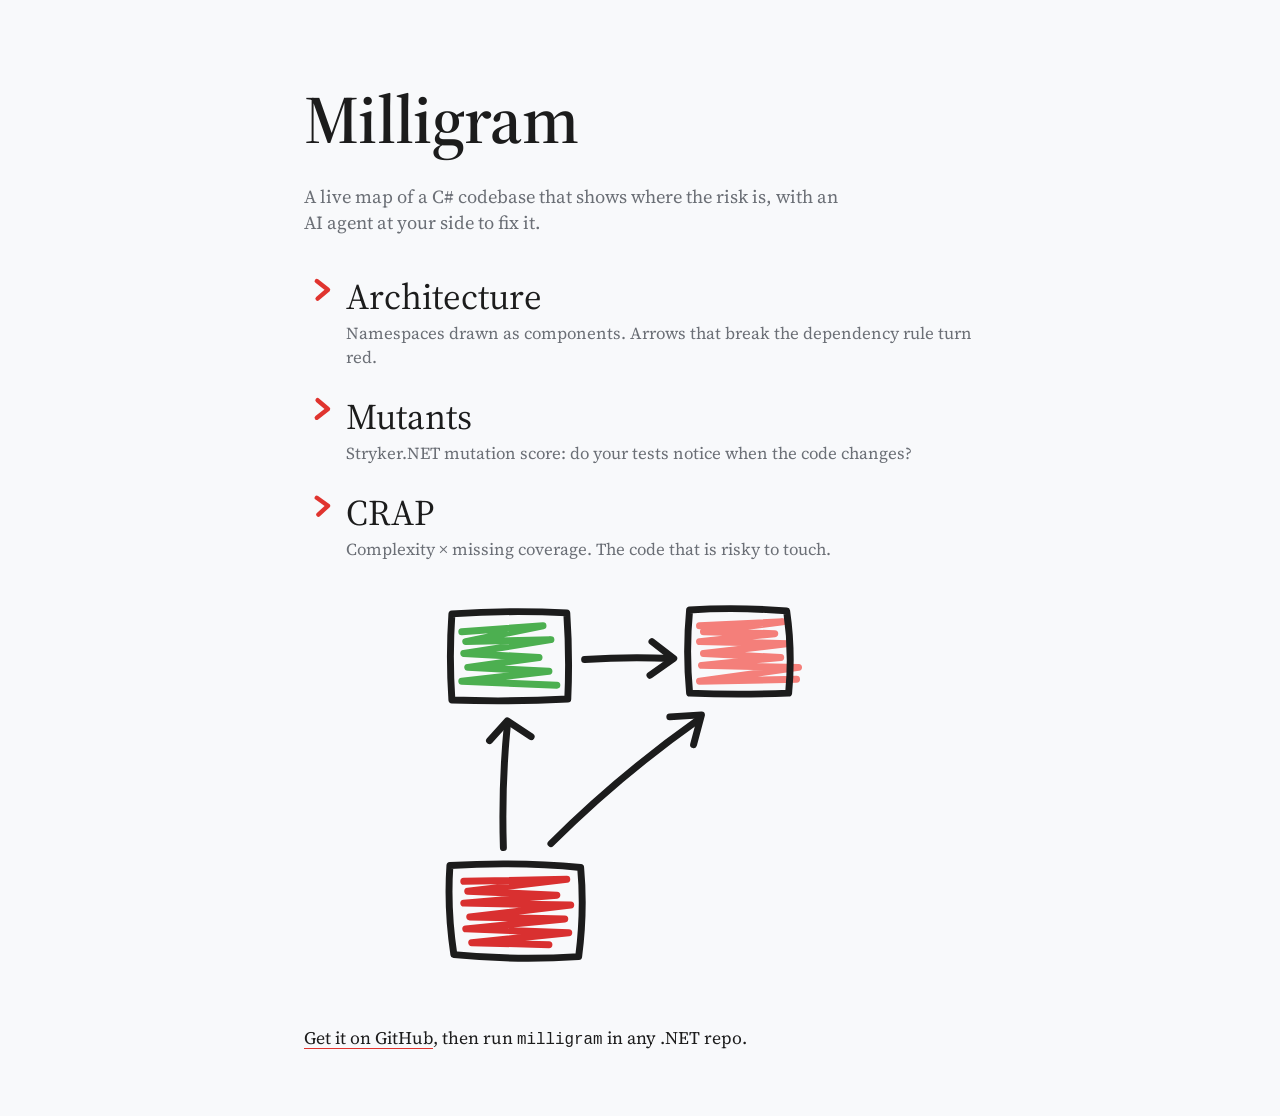
==== docs/index.html @ f3eeefe8 "Add a landing page for GitHub Pages One static docs/index.html, after the hand-drawn sketch: the nam" ====
<!doctype html>
<html lang="en">
<head>
<meta charset="utf-8">
<meta name="viewport" content="width=device-width, initial-scale=1">
<title>Milligram</title>
<meta name="description" content="A live map of a C# codebase: architecture, mutants and CRAP, with an AI agent at your side.">
<meta name="color-scheme" content="light dark">
<link rel="icon" href="data:image/svg+xml,%3Csvg xmlns='http://www.w3.org/2000/svg' viewBox='0 0 32 32'%3E%3Cpath d='M9 5 L23 16 L9 27' fill='none' stroke='%23e0342f' stroke-width='6' stroke-linecap='round' stroke-linejoin='round'/%3E%3C/svg%3E">
<link rel="preconnect" href="https://fonts.googleapis.com">
<link rel="preconnect" href="https://fonts.gstatic.com" crossorigin>
<link href="https://fonts.googleapis.com/css2?family=Source+Serif+4:opsz,wght@8..60,400;8..60,600&display=swap" rel="stylesheet">
<style>
  :root {
    --bg: #f8f9fb;
    --ink: #1c1c1c;
    --muted: #6b6f76;
    --chevron: #e0342f;
    --good: #4caf50;
    --fair: #f47f7a;
    --bad: #d93030;
  }
  @media (prefers-color-scheme: dark) {
    :root:not([data-theme="light"]) {
      --bg: #15171a;
      --ink: #ecebe8;
      --muted: #9a9ea5;
      --chevron: #f0544e;
      --good: #5cc462;
      --fair: #f7928d;
      --bad: #ee4a44;
    }
  }
  :root[data-theme="dark"] {
    --bg: #15171a;
    --ink: #ecebe8;
    --muted: #9a9ea5;
    --chevron: #f0544e;
    --good: #5cc462;
    --fair: #f7928d;
    --bad: #ee4a44;
  }

  * { box-sizing: border-box; }
  html { -webkit-text-size-adjust: 100%; }
  body {
    margin: 0;
    background: var(--bg);
    color: var(--ink);
    font-family: "Source Serif 4", "Iowan Old Style", "Palatino Linotype", Georgia, serif;
    line-height: 1.4;
  }
  main {
    max-width: 44rem;
    margin: 0 auto;
    padding: clamp(2rem, 7vw, 4.5rem) 16px 3rem;
  }
  h1 {
    font-size: clamp(3rem, 11vw, 4.25rem);
    font-weight: 600;
    letter-spacing: -0.01em;
    margin: 0 0 0.25em;
  }
  .tagline {
    color: var(--muted);
    font-size: 1.15rem;
    margin: 0 0 2.25rem;
    max-width: 30em;
  }

  ul { list-style: none; margin: 0; padding: 0 0 0 0.5rem; }
  li {
    display: grid;
    grid-template-columns: 1.6rem 1fr;
    column-gap: 0.5rem;
    margin: 0 0 1.4rem;
  }
  li svg { width: 1.3rem; height: 1.6rem; margin-top: 0.35rem; }
  .term { font-size: clamp(1.75rem, 6vw, 2.25rem); }
  .what { grid-column: 2; color: var(--muted); font-size: 1.05rem; }

  figure { margin: 2.5rem 0 0; padding-left: clamp(0rem, 14vw, 8.5rem); }
  .sketch {
    display: block;
    width: 100%;
    max-width: 26rem;
    height: auto;
    overflow: visible;
  }
  .sketch path { fill: none; stroke-linecap: round; stroke-linejoin: round; }
  .sketch .line { stroke: var(--ink); stroke-width: 7; }
  .sketch .fill { stroke-width: 7; }
  .good { stroke: var(--good); }
  .fair { stroke: var(--fair); }
  .bad  { stroke: var(--bad); }

  @media (prefers-reduced-motion: no-preference) {
    .sketch .fill {
      stroke-dasharray: 1200;
      stroke-dashoffset: 1200;
      animation: scribble 1.4s ease-out forwards;
    }
    .sketch .fair { animation-delay: 0.3s; }
    .sketch .bad  { animation-delay: 0.6s; }
  }
  @keyframes scribble { to { stroke-dashoffset: 0; } }

  footer {
    margin-top: 3rem;
    font-size: 1.1rem;
  }
  a { color: var(--ink); text-underline-offset: 0.2em; text-decoration-color: var(--chevron); }
  a:hover { color: var(--chevron); }
  code {
    font-family: ui-monospace, "SF Mono", Menlo, Consolas, monospace;
    font-size: 0.9em;
  }
</style>
</head>
<body>
<main>
  <h1>Milligram</h1>
  <p class="tagline">A live map of a C# codebase that shows where the risk is, with an AI agent at your side to fix it.</p>

  <ul>
    <li>
      <svg viewBox="0 0 26 32" aria-hidden="true"><path d="M6 5 L20 16 L7 27" fill="none" stroke="var(--chevron)" stroke-width="5.5" stroke-linecap="round" stroke-linejoin="round"/></svg>
      <span class="term">Architecture</span>
      <span class="what">Namespaces drawn as components. Arrows that break the dependency rule turn red.</span>
    </li>
    <li>
      <svg viewBox="0 0 26 32" aria-hidden="true"><path d="M7 4 L20 15 L6 26" fill="none" stroke="var(--chevron)" stroke-width="5.5" stroke-linecap="round" stroke-linejoin="round"/></svg>
      <span class="term">Mutants</span>
      <span class="what">Stryker.NET mutation score: do your tests notice when the code changes?</span>
    </li>
    <li>
      <svg viewBox="0 0 26 32" aria-hidden="true"><path d="M6 6 L20 16 L8 27" fill="none" stroke="var(--chevron)" stroke-width="5.5" stroke-linecap="round" stroke-linejoin="round"/></svg>
      <span class="term">CRAP</span>
      <span class="what">Complexity × missing coverage. The code that is risky to touch.</span>
    </li>
  </ul>

  <figure>
    <svg class="sketch" viewBox="0 0 420 380" role="img" aria-label="Sketch of three components: a green, well-tested box depends on a pink one, and a red, risky box depends on both.">
      <!-- top left: healthy -->
      <path class="fill good" d="M22 30 L104 24 L26 40 L112 38 L24 52 L100 56 L28 66 L110 70 L22 80 L118 84"/>
      <path class="line" d="M12 12 Q70 8 128 11 Q131 55 129 98 Q70 101 12 99 Q9 55 12 12 Z"/>

      <!-- top right: so-so -->
      <path class="fill fair" d="M262 24 L346 20 L266 30 L338 32 L262 40 L352 42 L266 52 L344 56 L264 64 L362 66 L262 80 L360 78"/>
      <path class="line" d="M252 8 Q300 5 350 9 Q356 50 352 92 Q300 94 252 92 Q248 50 252 8 Z"/>

      <!-- bottom left: risky -->
      <path class="fill bad" d="M24 282 L128 280 L28 292 L118 296 L24 304 L132 306 L30 318 L126 320 L26 330 L130 334 L32 344 L110 346"/>
      <path class="line" d="M10 266 Q78 262 142 268 Q146 312 140 358 Q76 362 14 356 Q7 310 10 266 Z"/>

      <!-- top left -> top right -->
      <path class="line" d="M146 58 Q190 55 234 57"/>
      <path class="line" d="M214 40 L236 57 L212 74"/>

      <!-- bottom -> top left -->
      <path class="line" d="M64 248 Q62 185 68 124"/>
      <path class="line" d="M50 140 L68 120 L92 136"/>

      <!-- bottom -> top right -->
      <path class="line" d="M112 244 Q180 176 262 118"/>
      <path class="line" d="M232 116 L264 114 L256 144"/>
    </svg>
  </figure>

  <footer>
    <p><a href="https://github.com/jhnoor/milligram">Get it on GitHub</a>, then run <code>milligram</code> in any .NET repo.</p>
  </footer>
</main>
</body>
</html>
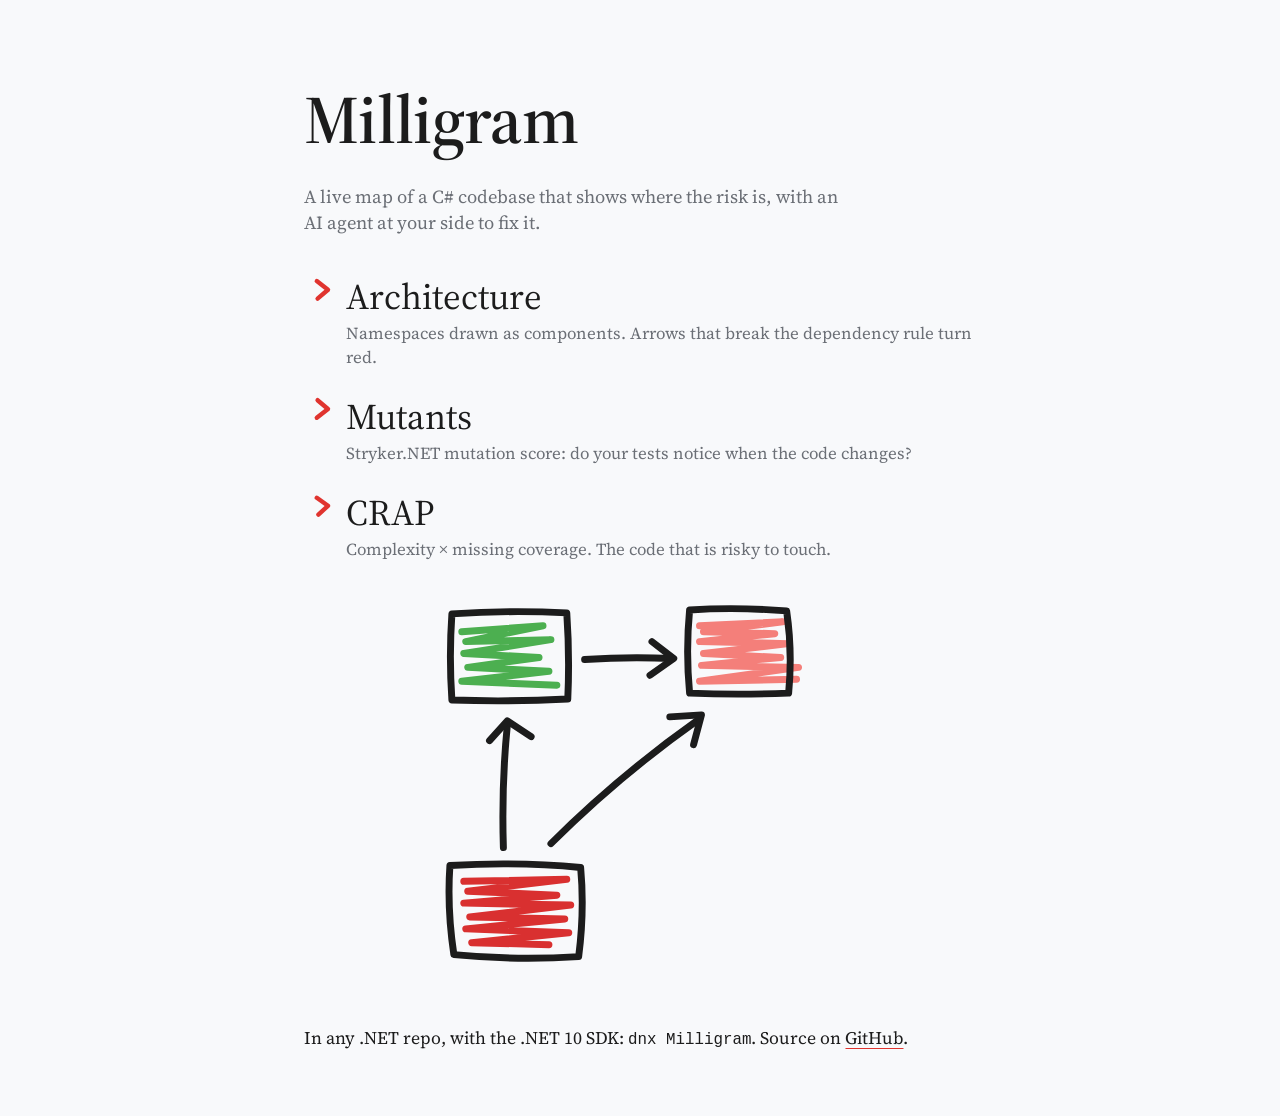
==== commit d8b534e0: "Publish the tool to nuget.org when a version tag is pushed Installing took a clone, a pack, and a lo" ====
--- a/docs/index.html
+++ b/docs/index.html
@@ -169,7 +169,7 @@
   </figure>
 
   <footer>
-    <p><a href="https://github.com/jhnoor/milligram">Get it on GitHub</a>, then run <code>milligram</code> in any .NET repo.</p>
+    <p>In any .NET repo, with the .NET 10 SDK: <code>dnx Milligram</code>. Source on <a href="https://github.com/jhnoor/milligram">GitHub</a>.</p>
   </footer>
 </main>
 </body>
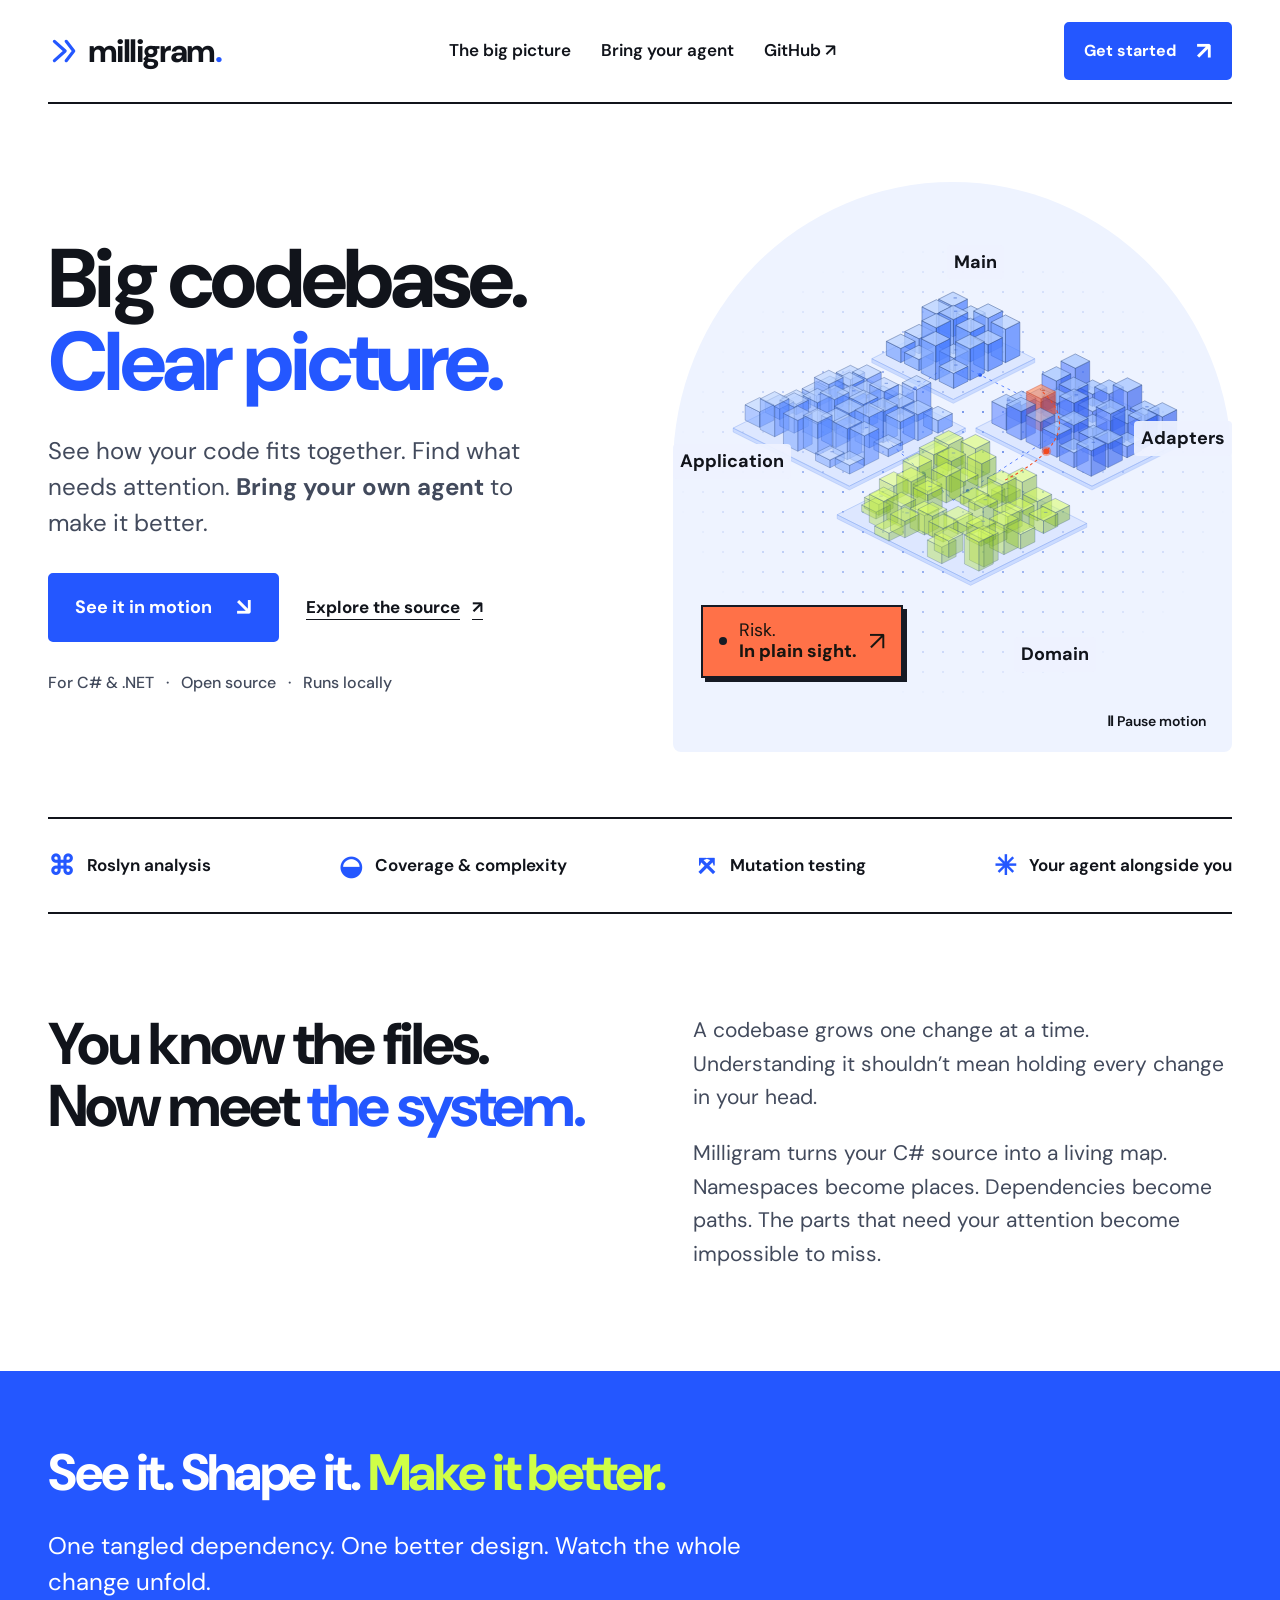
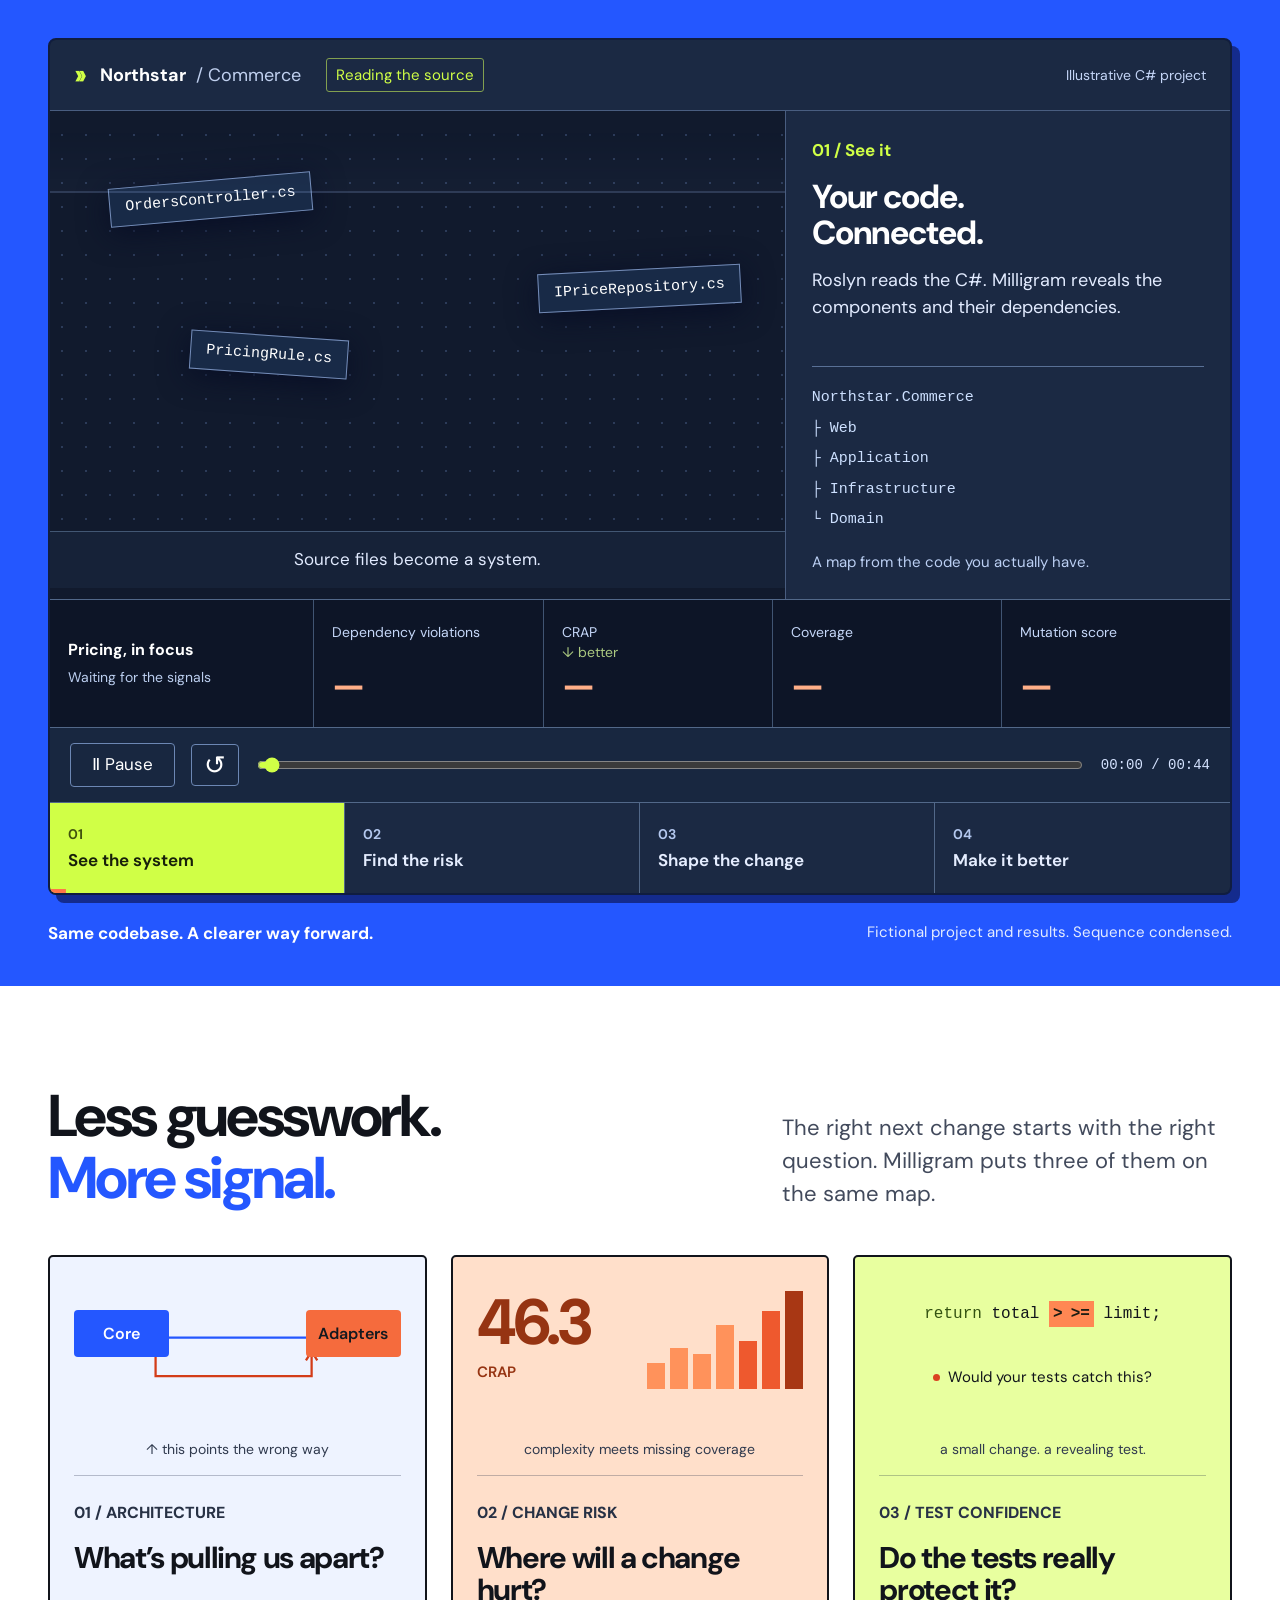
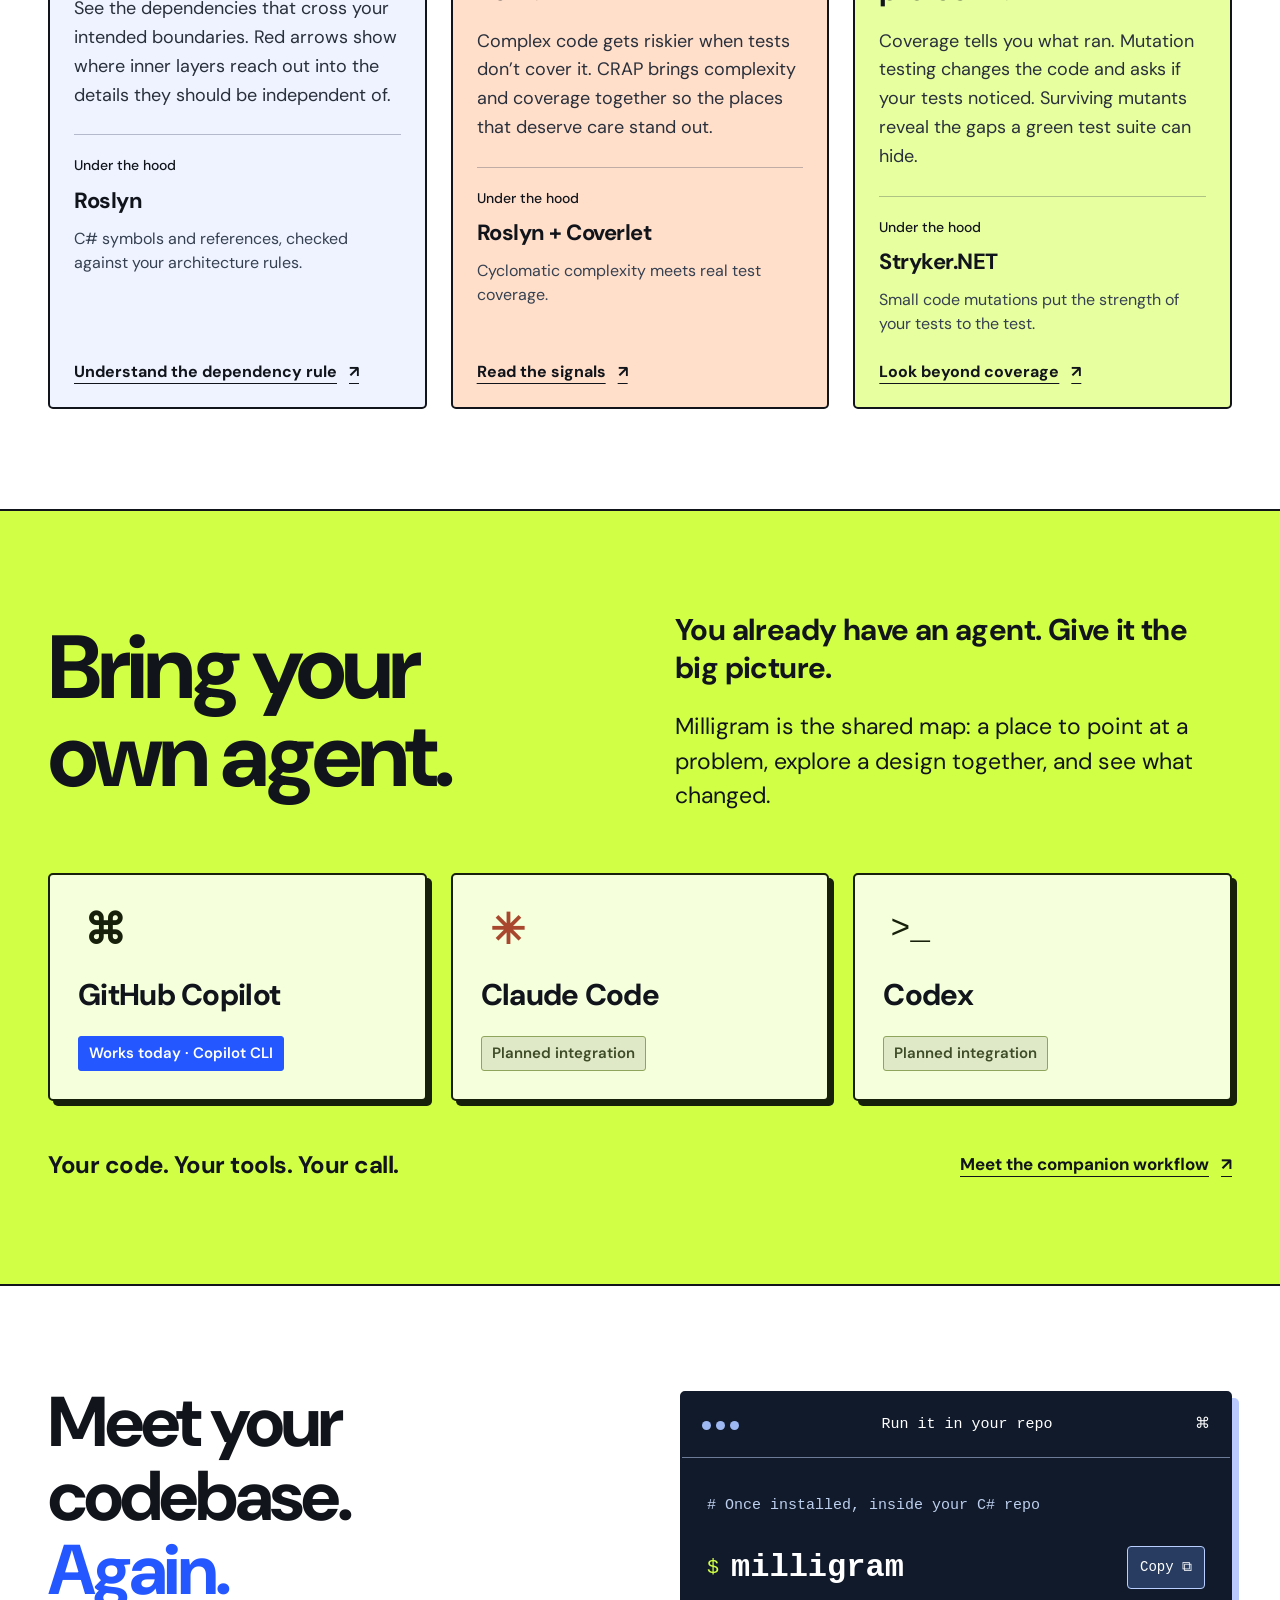
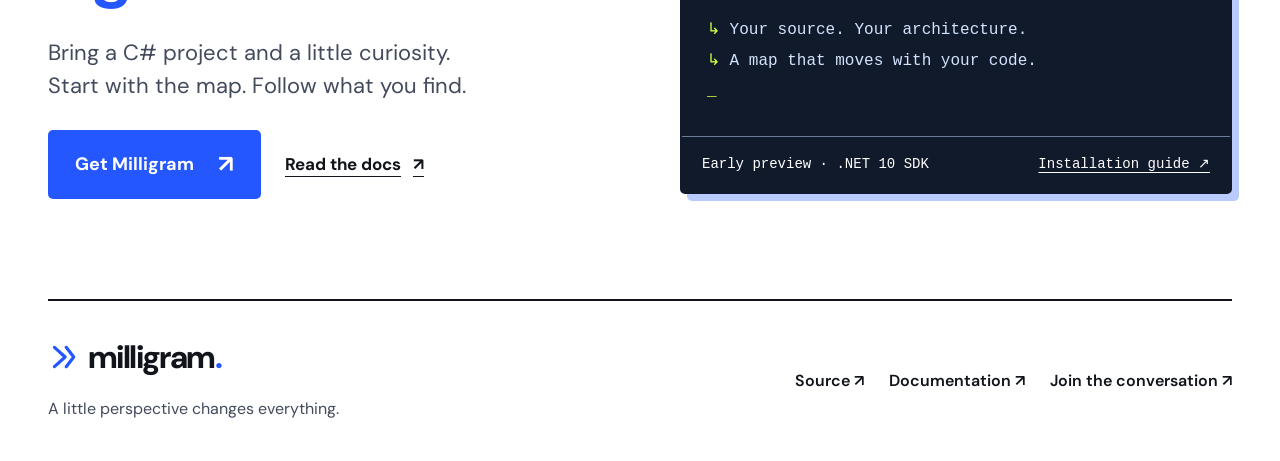
==== commit 23c01798: "Show Milligram through an animated landing page Make the product story concrete with a continuous ar" ====
--- a/docs/index.html
+++ b/docs/index.html
@@ -1,176 +1,634 @@
 <!doctype html>
 <html lang="en">
-<head>
-<meta charset="utf-8">
-<meta name="viewport" content="width=device-width, initial-scale=1">
-<title>Milligram</title>
-<meta name="description" content="A live map of a C# codebase: architecture, mutants and CRAP, with an AI agent at your side.">
-<meta name="color-scheme" content="light dark">
-<link rel="icon" href="data:image/svg+xml,%3Csvg xmlns='http://www.w3.org/2000/svg' viewBox='0 0 32 32'%3E%3Cpath d='M9 5 L23 16 L9 27' fill='none' stroke='%23e0342f' stroke-width='6' stroke-linecap='round' stroke-linejoin='round'/%3E%3C/svg%3E">
-<link rel="preconnect" href="https://fonts.googleapis.com">
-<link rel="preconnect" href="https://fonts.gstatic.com" crossorigin>
-<link href="https://fonts.googleapis.com/css2?family=Source+Serif+4:opsz,wght@8..60,400;8..60,600&display=swap" rel="stylesheet">
-<style>
-  :root {
-    --bg: #f8f9fb;
-    --ink: #1c1c1c;
-    --muted: #6b6f76;
-    --chevron: #e0342f;
-    --good: #4caf50;
-    --fair: #f47f7a;
-    --bad: #d93030;
-  }
-  @media (prefers-color-scheme: dark) {
-    :root:not([data-theme="light"]) {
-      --bg: #15171a;
-      --ink: #ecebe8;
-      --muted: #9a9ea5;
-      --chevron: #f0544e;
-      --good: #5cc462;
-      --fair: #f7928d;
-      --bad: #ee4a44;
-    }
-  }
-  :root[data-theme="dark"] {
-    --bg: #15171a;
-    --ink: #ecebe8;
-    --muted: #9a9ea5;
-    --chevron: #f0544e;
-    --good: #5cc462;
-    --fair: #f7928d;
-    --bad: #ee4a44;
-  }
+  <head>
+    <meta charset="utf-8" />
+    <meta name="viewport" content="width=device-width, initial-scale=1" />
+    <meta name="theme-color" content="#ffffff" />
+    <meta
+      name="description"
+      content="See the shape of your C# codebase. Find architectural risk, explore a better design, and work with an AI agent to make it real. Meet Milligram."
+    />
+    <meta
+      property="og:title"
+      content="Milligram — Big codebase. Clear picture."
+    />
+    <meta
+      property="og:description"
+      content="A living map of your C# codebase. Architecture, test confidence, and an agent to help you move forward."
+    />
+    <meta property="og:type" content="website" />
+    <meta property="og:url" content="https://jhnoor.github.io/milligram/" />
+    <title>Milligram — See the big picture. Change it.</title>
+    <link rel="icon" href="favicon.svg" type="image/svg+xml" />
+    <link rel="preconnect" href="https://fonts.googleapis.com" />
+    <link rel="preconnect" href="https://fonts.gstatic.com" crossorigin />
+    <link
+      href="https://fonts.googleapis.com/css2?family=DM+Sans:wght@400;500;600;650;700;750;800&display=swap"
+      rel="stylesheet"
+    />
+    <link rel="stylesheet" href="style.css" />
+    <script src="site.js" defer></script>
+  </head>
+  <body>
+    <a class="skip-link" href="#main">Skip to content</a>
+    <header class="site-header wrap">
+      <a class="wordmark" href="#" aria-label="Milligram home"
+        ><svg viewBox="0 0 28 28" aria-hidden="true">
+          <path d="m6 5 10 9L6 23M17 5l7 9-7 9" /></svg
+        >milligram<span class="wordmark-period">.</span></a
+      >
+      <nav aria-label="Main navigation">
+        <a href="#how-it-works">The big picture</a
+        ><a href="#agents">Bring your agent</a
+        ><a class="nav-github" href="https://github.com/jhnoor/milligram"
+          >GitHub <span aria-hidden="true">↗</span></a
+        >
+      </nav>
+      <a class="button button-small" href="#start"
+        >Get started <span aria-hidden="true">↗</span></a
+      >
+    </header>
+    <main id="main">
+      <section class="hero wrap" aria-labelledby="hero-title">
+        <div class="hero-copy">
+          <h1 id="hero-title">Big codebase.<br /><em>Clear picture.</em></h1>
+          <p class="hero-description">
+            See how your code fits together. Find what needs attention.
+            <strong>Bring your own agent</strong> to make it better.
+          </p>
+          <div class="hero-actions">
+            <a href="#how-it-works" class="button"
+              >See it in motion
+              <span class="play-icon" aria-hidden="true">↘</span></a
+            ><a class="text-link" href="https://github.com/jhnoor/milligram"
+              >Explore the source <span aria-hidden="true">↗</span></a
+            >
+          </div>
+          <p class="hero-note">
+            For C# &amp; .NET <span>·</span> Open source <span>·</span> Runs
+            locally
+          </p>
+        </div>
+        <div
+          class="hero-art"
+          role="group"
+          aria-label="An animated isometric map: code elements assemble into connected architecture layers, with one risky dependency highlighted in orange."
+        >
+          <canvas id="architecture-art" aria-hidden="true"></canvas>
+          <div class="art-label label-main">Main</div>
+          <div class="art-label label-adapters">Adapters</div>
+          <div class="art-label label-application">Application</div>
+          <div class="art-label label-domain">Domain</div>
+          <div class="art-callout">
+            <span class="risk-dot"></span
+            ><span>Risk.<br /><strong>In plain sight.</strong></span
+            ><span aria-hidden="true">↗</span>
+          </div>
+          <div class="art-bottomline">
+            <button
+              id="motion-toggle"
+              type="button"
+              aria-pressed="false"
+              aria-label="Pause animations"
+            >
+              <span aria-hidden="true">Ⅱ</span> Pause motion
+            </button>
+          </div>
+        </div>
+      </section>
+      <div class="foundation-strip wrap" aria-label="Product foundations">
+        <span><b class="strip-symbol">⌘</b> Roslyn analysis</span
+        ><span><b class="strip-symbol">◒</b> Coverage &amp; complexity</span
+        ><span><b class="strip-symbol">⤧</b> Mutation testing</span
+        ><span><b class="strip-symbol">✳</b> Your agent alongside you</span>
+      </div>
 
-  * { box-sizing: border-box; }
-  html { -webkit-text-size-adjust: 100%; }
-  body {
-    margin: 0;
-    background: var(--bg);
-    color: var(--ink);
-    font-family: "Source Serif 4", "Iowan Old Style", "Palatino Linotype", Georgia, serif;
-    line-height: 1.4;
-  }
-  main {
-    max-width: 44rem;
-    margin: 0 auto;
-    padding: clamp(2rem, 7vw, 4.5rem) 16px 3rem;
-  }
-  h1 {
-    font-size: clamp(3rem, 11vw, 4.25rem);
-    font-weight: 600;
-    letter-spacing: -0.01em;
-    margin: 0 0 0.25em;
-  }
-  .tagline {
-    color: var(--muted);
-    font-size: 1.15rem;
-    margin: 0 0 2.25rem;
-    max-width: 30em;
-  }
+      <section class="intro wrap section-space" aria-labelledby="intro-title">
+        <div class="intro-grid">
+          <h2 id="intro-title">
+            You know the files.<br />Now meet <em>the system.</em>
+          </h2>
+          <div class="intro-copy">
+            <p>
+              A codebase grows one change at a time. Understanding it shouldn’t
+              mean holding every change in your head.
+            </p>
+            <p>
+              Milligram turns your C# source into a living map. Namespaces
+              become places. Dependencies become paths. The parts that need your
+              attention become impossible to miss.
+            </p>
+          </div>
+        </div>
+      </section>
 
-  ul { list-style: none; margin: 0; padding: 0 0 0 0.5rem; }
-  li {
-    display: grid;
-    grid-template-columns: 1.6rem 1fr;
-    column-gap: 0.5rem;
-    margin: 0 0 1.4rem;
-  }
-  li svg { width: 1.3rem; height: 1.6rem; margin-top: 0.35rem; }
-  .term { font-size: clamp(1.75rem, 6vw, 2.25rem); }
-  .what { grid-column: 2; color: var(--muted); font-size: 1.05rem; }
+      <section
+        id="how-it-works"
+        class="walkthrough"
+        aria-labelledby="walkthrough-title"
+      >
+        <div class="wrap">
+          <div class="walkthrough-heading">
+            <h2 id="walkthrough-title">
+              See it. Shape it. <em>Make it better.</em>
+            </h2>
+          </div>
+          <p class="story-intro">
+            One tangled dependency. One better design. Watch the whole change
+            unfold.
+          </p>
+          <div id="story" class="cinema" data-chapter="0">
+            <div class="cinema-toolbar">
+              <span class="cinema-project"
+                ><b aria-hidden="true">››</b> Northstar
+                <span>/ Commerce</span></span
+              >
+              <span id="story-context">Reading the source</span>
+              <span class="cinema-example">Illustrative C# project</span>
+            </div>
+            <div class="cinema-body">
+              <div
+                class="story-map"
+                role="img"
+                aria-label="Animated architecture story: C# source becomes a map. A pricing rule depends outward on Infrastructure. A proposal moves the pricing interface into Domain, reversing the dependency. The agent implements the design and strengthens the tests, then refreshed metrics show an illustrative improvement."
+              >
+                <div class="story-world" aria-hidden="true">
+                  <div class="source-scraps">
+                    <code>OrdersController.cs</code><code>PricingRule.cs</code
+                    ><code>IPriceRepository.cs</code>
+                  </div>
+                  <div class="scan-beam"></div>
+                  <svg
+                    class="story-wires"
+                    viewBox="0 0 720 620"
+                    preserveAspectRatio="none"
+                  >
+                    <defs>
+                      <marker
+                        id="story-arrow"
+                        viewBox="0 0 10 10"
+                        refX="8"
+                        refY="5"
+                        markerWidth="5"
+                        markerHeight="5"
+                        orient="auto-start-reverse"
+                      >
+                        <path d="M0 0 10 5 0 10z" fill="context-stroke" />
+                      </marker>
+                    </defs>
+                    <g class="story-base-wires">
+                      <path
+                        pathLength="1"
+                        d="M360 118V165Q360 183 342 183H151Q133 183 133 201V211"
+                      />
+                      <path
+                        pathLength="1"
+                        d="M360 118V165Q360 183 378 183H551Q569 183 569 201V211"
+                      />
+                      <path
+                        pathLength="1"
+                        d="M133 366V396Q133 416 153 416H274Q294 416 294 436V446"
+                      />
+                    </g>
+                    <path
+                      class="story-wrong-wire"
+                      pathLength="1"
+                      d="M526 483H678Q692 483 692 469V299Q692 285 678 285H668"
+                    />
+                    <path
+                      class="story-right-wire"
+                      pathLength="1"
+                      d="M569 366V396Q569 416 549 416H446Q426 416 426 436V446"
+                    />
+                    <circle class="story-traveller" r="5" />
+                  </svg>
+                  <div class="story-node story-api">
+                    <span class="story-node-symbol">⌘</span
+                    ><strong>Web API</strong><span>OrdersController</span>
+                  </div>
+                  <div class="story-node story-orders">
+                    <span class="story-node-symbol">◇</span
+                    ><strong>Application</strong><span>CheckoutService</span>
+                  </div>
+                  <div class="story-node story-infra">
+                    <span class="story-node-symbol">⊞</span
+                    ><strong>Infrastructure</strong><span>PriceRepository</span>
+                  </div>
+                  <div class="story-node story-domain">
+                    <span class="story-node-symbol">⬡</span
+                    ><strong>Domain</strong><span>PricingRule</span>
+                  </div>
+                  <div class="story-contract">
+                    <span>◇</span> Pricing contract
+                  </div>
+                  <div class="story-violation">↗ Wrong direction</div>
+                  <div class="story-resolution">
+                    ✓ The core owns the contract
+                  </div>
+                </div>
+                <div class="story-map-caption" id="story-map-caption">
+                  Source files become a system.
+                </div>
+              </div>
+              <aside class="story-narrative" aria-label="Animation explanation">
+                <span class="story-chapter-label" id="story-chapter-label"
+                  >01 / See it</span
+                >
+                <h3 id="story-title">Your code.<br />Connected.</h3>
+                <p id="story-description">
+                  Roslyn reads the C#. Milligram reveals the components and the
+                  dependencies between them.
+                </p>
+                <div class="story-panels">
+                  <div class="story-panel" data-panel="0">
+                    <div class="story-source">
+                      <span>Northstar.Commerce</span><span>├ Web</span
+                      ><span>├ Application</span><span>├ Infrastructure</span
+                      ><span>└ Domain</span>
+                    </div>
+                    <p class="story-note">
+                      A map from the code you actually have.
+                    </p>
+                  </div>
+                  <div class="story-panel" data-panel="1" hidden>
+                    <div class="story-finding">
+                      <span>Domain → Infrastructure</span
+                      ><strong
+                        >The business rule reaches outside its boundary.</strong
+                      >
+                    </div>
+                    <div class="story-mutation">
+                      <code>total <b>&gt;=</b> limit</code
+                      ><span>Mutant survived. A boundary test is missing.</span>
+                    </div>
+                  </div>
+                  <div class="story-panel" data-panel="2" hidden>
+                    <div class="story-message">
+                      <span>You</span>
+                      <p>“Keep pricing independent.”</p>
+                    </div>
+                    <div class="story-message agent-response">
+                      <span>✳ Your agent</span>
+                      <p id="story-agent-response">
+                        Move IPriceRepository into Domain. Keep the database
+                        adapter outside.
+                      </p>
+                    </div>
+                    <span class="story-proposal-tag"
+                      >Proposal · source unchanged</span
+                    >
+                  </div>
+                  <div class="story-panel" data-panel="3" hidden>
+                    <div class="story-check" data-check="0">
+                      <span>○</span> Implement the design
+                    </div>
+                    <div class="story-check" data-check="1">
+                      <span>○</span> Simplify pricing. Add boundary tests.
+                    </div>
+                    <div class="story-check" data-check="2">
+                      <span>○</span> Rerun coverage &amp; mutation
+                    </div>
+                    <div class="story-outcome">
+                      Better is something you can verify.
+                    </div>
+                  </div>
+                </div>
+              </aside>
+            </div>
+            <div
+              class="story-metrics"
+              aria-label="Illustrative pricing metrics"
+            >
+              <div class="story-metrics-label">
+                <strong>Pricing, in focus</strong
+                ><span id="story-metric-status">Waiting for the signals</span>
+              </div>
+              <div class="story-metric">
+                <span>Dependency violations</span>
+                <div>
+                  <s id="baseline-violations" hidden>1</s
+                  ><strong id="metric-violations">—</strong>
+                </div>
+              </div>
+              <div class="story-metric">
+                <span>CRAP <i>↓ better</i></span>
+                <div>
+                  <s id="baseline-crap" hidden>46.3</s
+                  ><strong id="metric-crap">—</strong>
+                </div>
+              </div>
+              <div class="story-metric">
+                <span>Coverage</span>
+                <div>
+                  <s id="baseline-coverage" hidden>38%</s
+                  ><strong id="metric-coverage">—</strong>
+                </div>
+              </div>
+              <div class="story-metric">
+                <span>Mutation score</span>
+                <div>
+                  <s id="baseline-mutation" hidden>41%</s
+                  ><strong id="metric-mutation">—</strong>
+                </div>
+              </div>
+            </div>
+            <div class="story-transport">
+              <button
+                id="story-play"
+                type="button"
+                aria-label="Pause story"
+                aria-pressed="true"
+              >
+                Ⅱ <span>Pause</span>
+              </button>
+              <button id="story-replay" type="button" aria-label="Replay story">
+                ↺
+              </button>
+              <label class="sr-only" for="story-seek"
+                >Animation position in seconds</label
+              >
+              <input
+                id="story-seek"
+                type="range"
+                min="0"
+                max="44"
+                step="0.1"
+                value="0"
+                aria-valuetext="0 seconds of 44"
+              />
+              <span class="story-time" id="story-time">00:00 / 00:44</span>
+            </div>
+            <div class="story-chapters" aria-label="Jump to a chapter">
+              <button type="button" data-chapter="0" aria-pressed="true">
+                <span>01</span> See the system<i></i>
+              </button>
+              <button type="button" data-chapter="1" aria-pressed="false">
+                <span>02</span> Find the risk<i></i>
+              </button>
+              <button type="button" data-chapter="2" aria-pressed="false">
+                <span>03</span> Shape the change<i></i>
+              </button>
+              <button type="button" data-chapter="3" aria-pressed="false">
+                <span>04</span> Make it better<i></i>
+              </button>
+            </div>
+            <p id="story-status" class="sr-only" role="status"></p>
+          </div>
+          <p class="story-caption">
+            <strong>Same codebase. A clearer way forward.</strong
+            ><span>Fictional project and results. Sequence condensed.</span>
+          </p>
+          <noscript
+            ><p>
+              The animated example needs JavaScript. Milligram maps C# source,
+              exposes risky dependencies and test gaps, and helps you explore
+              and implement a better design with your agent.
+            </p></noscript
+          >
+        </div>
+      </section>
 
-  figure { margin: 2.5rem 0 0; padding-left: clamp(0rem, 14vw, 8.5rem); }
-  .sketch {
-    display: block;
-    width: 100%;
-    max-width: 26rem;
-    height: auto;
-    overflow: visible;
-  }
-  .sketch path { fill: none; stroke-linecap: round; stroke-linejoin: round; }
-  .sketch .line { stroke: var(--ink); stroke-width: 7; }
-  .sketch .fill { stroke-width: 7; }
-  .good { stroke: var(--good); }
-  .fair { stroke: var(--fair); }
-  .bad  { stroke: var(--bad); }
+      <section
+        class="signals wrap section-space"
+        aria-labelledby="signals-title"
+      >
+        <div class="section-heading">
+          <div>
+            <h2 id="signals-title">
+              Less guesswork.<br /><em>More signal.</em>
+            </h2>
+          </div>
+          <p>
+            The right next change starts with the right question. Milligram puts
+            three of them on the same map.
+          </p>
+        </div>
+        <div class="signal-grid">
+          <article class="signal-card">
+            <div class="signal-visual dependency-visual" aria-hidden="true">
+              <span class="mini-box box-core">Core</span
+              ><svg viewBox="0 0 260 100">
+                <path d="M58 48H196" />
+                <path class="bad-path" d="M58 60V82H196V60" />
+                <path class="arrow-tip" d="m191 68 5-8 5 8" /></svg
+              ><span class="mini-box box-outer">Adapters</span
+              ><span class="mini-annotation">↑ this points the wrong way</span>
+            </div>
+            <span class="card-index">01 / ARCHITECTURE</span>
+            <h3>What’s pulling us apart?</h3>
+            <p>
+              See the dependencies that cross your intended boundaries. Red
+              arrows show where inner layers reach out into the details they
+              should be independent of.
+            </p>
+            <div class="signal-tools">
+              <span>Under the hood</span><strong>Roslyn</strong>
+              <p>
+                C# symbols and references, checked against your architecture
+                rules.
+              </p>
+            </div>
+            <a
+              class="text-link"
+              href="https://github.com/jhnoor/milligram#configure-milligramjson"
+              >Understand the dependency rule
+              <span aria-hidden="true">↗</span></a
+            >
+          </article>
+          <article class="signal-card">
+            <div class="signal-visual complexity-visual" aria-hidden="true">
+              <div class="metric-number">46.3<span>CRAP</span></div>
+              <div class="metric-bars">
+                <i style="--bar: 26%"></i><i style="--bar: 42%"></i
+                ><i style="--bar: 36%"></i><i style="--bar: 65%"></i
+                ><i style="--bar: 49%"></i><i style="--bar: 80%"></i
+                ><i style="--bar: 100%"></i>
+              </div>
+              <span class="mini-annotation"
+                >complexity meets missing coverage</span
+              >
+            </div>
+            <span class="card-index">02 / CHANGE RISK</span>
+            <h3>Where will a change hurt?</h3>
+            <p>
+              Complex code gets riskier when tests don’t cover it. CRAP brings
+              complexity and coverage together so the places that deserve care
+              stand out.
+            </p>
+            <div class="signal-tools">
+              <span>Under the hood</span><strong>Roslyn + Coverlet</strong>
+              <p>Cyclomatic complexity meets real test coverage.</p>
+            </div>
+            <a
+              class="text-link"
+              href="https://github.com/jhnoor/milligram#metrics"
+              >Read the signals <span aria-hidden="true">↗</span></a
+            >
+          </article>
+          <article class="signal-card">
+            <div class="signal-visual mutation-visual" aria-hidden="true">
+              <div class="mutation-code">
+                <span>return</span> total <b class="mutation-original">&gt;</b
+                ><b class="mutation-changed">&gt;=</b> limit;
+              </div>
+              <div class="mutation-result">
+                <span class="mutation-light"></span>
+                <span class="mutation-caption"
+                  >Would your tests catch this?</span
+                >
+              </div>
+              <span class="mini-annotation"
+                >a small change. a revealing test.</span
+              >
+            </div>
+            <span class="card-index">03 / TEST CONFIDENCE</span>
+            <h3>Do the tests really protect it?</h3>
+            <p>
+              Coverage tells you what ran. Mutation testing changes the code and
+              asks if your tests noticed. Surviving mutants reveal the gaps a
+              green test suite can hide.
+            </p>
+            <div class="signal-tools">
+              <span>Under the hood</span><strong>Stryker.NET</strong>
+              <p>
+                Small code mutations put the strength of your tests to the test.
+              </p>
+            </div>
+            <a
+              class="text-link"
+              href="https://github.com/jhnoor/milligram#metrics"
+              >Look beyond coverage <span aria-hidden="true">↗</span></a
+            >
+          </article>
+        </div>
+      </section>
 
-  @media (prefers-reduced-motion: no-preference) {
-    .sketch .fill {
-      stroke-dasharray: 1200;
-      stroke-dashoffset: 1200;
-      animation: scribble 1.4s ease-out forwards;
-    }
-    .sketch .fair { animation-delay: 0.3s; }
-    .sketch .bad  { animation-delay: 0.6s; }
-  }
-  @keyframes scribble { to { stroke-dashoffset: 0; } }
+      <section
+        id="agents"
+        class="bring-agent section-space"
+        aria-labelledby="agent-title"
+      >
+        <div class="wrap">
+          <div class="agent-heading">
+            <h2 id="agent-title">Bring your<br /><em>own agent.</em></h2>
+            <div>
+              <p>You already have an agent. Give it the big picture.</p>
+              <p>
+                Milligram is the shared map: a place to point at a problem,
+                explore a design together, and see what changed.
+              </p>
+            </div>
+          </div>
+          <div class="agent-options" aria-label="Agent compatibility">
+            <article>
+              <span class="agent-glyph" aria-hidden="true">⌘</span>
+              <h3>GitHub Copilot</h3>
+              <span class="agent-availability available"
+                >Works today · Copilot CLI</span
+              >
+            </article>
+            <article>
+              <span class="agent-glyph claude-glyph" aria-hidden="true"
+                >✳</span
+              >
+              <h3>Claude Code</h3>
+              <span class="agent-availability">Planned integration</span>
+            </article>
+            <article>
+              <span class="agent-glyph codex-glyph" aria-hidden="true"
+                >&gt;_</span
+              >
+              <h3>Codex</h3>
+              <span class="agent-availability">Planned integration</span>
+            </article>
+          </div>
+          <div class="agent-bottom">
+            <strong>Your code. Your tools. Your call.</strong
+            ><a
+              class="text-link"
+              href="https://github.com/jhnoor/milligram#the-agent"
+              >Meet the companion workflow <span aria-hidden="true">↗</span></a
+            >
+          </div>
+        </div>
+      </section>
 
-  footer {
-    margin-top: 3rem;
-    font-size: 1.1rem;
-  }
-  a { color: var(--ink); text-underline-offset: 0.2em; text-decoration-color: var(--chevron); }
-  a:hover { color: var(--chevron); }
-  code {
-    font-family: ui-monospace, "SF Mono", Menlo, Consolas, monospace;
-    font-size: 0.9em;
-  }
-</style>
-</head>
-<body>
-<main>
-  <h1>Milligram</h1>
-  <p class="tagline">A live map of a C# codebase that shows where the risk is, with an AI agent at your side to fix it.</p>
-
-  <ul>
-    <li>
-      <svg viewBox="0 0 26 32" aria-hidden="true"><path d="M6 5 L20 16 L7 27" fill="none" stroke="var(--chevron)" stroke-width="5.5" stroke-linecap="round" stroke-linejoin="round"/></svg>
-      <span class="term">Architecture</span>
-      <span class="what">Namespaces drawn as components. Arrows that break the dependency rule turn red.</span>
-    </li>
-    <li>
-      <svg viewBox="0 0 26 32" aria-hidden="true"><path d="M7 4 L20 15 L6 26" fill="none" stroke="var(--chevron)" stroke-width="5.5" stroke-linecap="round" stroke-linejoin="round"/></svg>
-      <span class="term">Mutants</span>
-      <span class="what">Stryker.NET mutation score: do your tests notice when the code changes?</span>
-    </li>
-    <li>
-      <svg viewBox="0 0 26 32" aria-hidden="true"><path d="M6 6 L20 16 L8 27" fill="none" stroke="var(--chevron)" stroke-width="5.5" stroke-linecap="round" stroke-linejoin="round"/></svg>
-      <span class="term">CRAP</span>
-      <span class="what">Complexity × missing coverage. The code that is risky to touch.</span>
-    </li>
-  </ul>
-
-  <figure>
-    <svg class="sketch" viewBox="0 0 420 380" role="img" aria-label="Sketch of three components: a green, well-tested box depends on a pink one, and a red, risky box depends on both.">
-      <!-- top left: healthy -->
-      <path class="fill good" d="M22 30 L104 24 L26 40 L112 38 L24 52 L100 56 L28 66 L110 70 L22 80 L118 84"/>
-      <path class="line" d="M12 12 Q70 8 128 11 Q131 55 129 98 Q70 101 12 99 Q9 55 12 12 Z"/>
-
-      <!-- top right: so-so -->
-      <path class="fill fair" d="M262 24 L346 20 L266 30 L338 32 L262 40 L352 42 L266 52 L344 56 L264 64 L362 66 L262 80 L360 78"/>
-      <path class="line" d="M252 8 Q300 5 350 9 Q356 50 352 92 Q300 94 252 92 Q248 50 252 8 Z"/>
-
-      <!-- bottom left: risky -->
-      <path class="fill bad" d="M24 282 L128 280 L28 292 L118 296 L24 304 L132 306 L30 318 L126 320 L26 330 L130 334 L32 344 L110 346"/>
-      <path class="line" d="M10 266 Q78 262 142 268 Q146 312 140 358 Q76 362 14 356 Q7 310 10 266 Z"/>
-
-      <!-- top left -> top right -->
-      <path class="line" d="M146 58 Q190 55 234 57"/>
-      <path class="line" d="M214 40 L236 57 L212 74"/>
-
-      <!-- bottom -> top left -->
-      <path class="line" d="M64 248 Q62 185 68 124"/>
-      <path class="line" d="M50 140 L68 120 L92 136"/>
-
-      <!-- bottom -> top right -->
-      <path class="line" d="M112 244 Q180 176 262 118"/>
-      <path class="line" d="M232 116 L264 114 L256 144"/>
-    </svg>
-  </figure>
-
-  <footer>
-    <p>In any .NET repo, with the .NET 10 SDK: <code>dnx Milligram</code>. Source on <a href="https://github.com/jhnoor/milligram">GitHub</a>.</p>
-  </footer>
-</main>
-</body>
+      <section
+        id="start"
+        class="start-section wrap section-space"
+        aria-labelledby="start-title"
+      >
+        <div>
+          <h2 id="start-title">Meet your codebase.<br /><em>Again.</em></h2>
+          <p>
+            Bring a C# project and a little curiosity.<br />Start with the map.
+            Follow what you find.
+          </p>
+          <a class="button" href="https://github.com/jhnoor/milligram#install"
+            >Get Milligram <span aria-hidden="true">↗</span></a
+          ><a
+            class="start-docs text-link"
+            href="https://github.com/jhnoor/milligram#readme"
+            >Read the docs <span aria-hidden="true">↗</span></a
+          >
+        </div>
+        <div class="terminal">
+          <div class="terminal-bar">
+            <span><i></i><i></i><i></i></span><span>Run it in your repo</span
+            ><span>⌘</span>
+          </div>
+          <div class="terminal-body">
+            <span class="terminal-comment"
+              ># Once installed, inside your C# repo</span
+            >
+            <div class="terminal-command">
+              <span>$</span><code id="launch-command">milligram</code
+              ><button
+                id="copy-command"
+                type="button"
+                aria-label="Copy milligram command"
+              >
+                Copy <span aria-hidden="true">⧉</span>
+              </button>
+            </div>
+            <div class="terminal-output">
+              <span>↳</span> Your source. Your architecture.<br /><span>↳</span>
+              A map that moves with your code.<br /><span
+                class="terminal-cursor"
+                >_</span
+              >
+            </div>
+          </div>
+          <div class="terminal-footer">
+            <span>Early preview · .NET 10 SDK</span
+            ><a href="https://github.com/jhnoor/milligram#install"
+              >Installation guide ↗</a
+            >
+          </div>
+          <p class="copy-status" id="copy-status" role="status"></p>
+        </div>
+      </section>
+    </main>
+    <footer class="site-footer wrap">
+      <div>
+        <a class="wordmark" href="#" aria-label="Milligram home"
+          ><svg viewBox="0 0 28 28" aria-hidden="true">
+            <path d="m6 5 10 9L6 23M17 5l7 9-7 9" /></svg
+          >milligram<span class="wordmark-period">.</span></a
+        >
+        <p>A little perspective changes everything.</p>
+      </div>
+      <div class="footer-links">
+        <a href="https://github.com/jhnoor/milligram">Source ↗</a
+        ><a href="https://github.com/jhnoor/milligram#readme"
+          >Documentation ↗</a
+        ><a href="https://github.com/jhnoor/milligram/issues"
+          >Join the conversation ↗</a
+        >
+      </div>
+      <span class="footer-note"
+        >Built in the open.<br />Made for the whole picture.</span
+      >
+    </footer>
+  </body>
 </html>
--- a/docs/style.css
+++ b/docs/style.css
@@ -0,0 +1,2283 @@
+:root {
+  --paper: #fff;
+  --ink: #11141b;
+  --muted: #424a5c;
+  --line: #d9dfe9;
+  --blue: #2457ff;
+  --lime: #d0ff46;
+  --orange: #e8431e;
+  --mono: "SFMono-Regular", Consolas, "Liberation Mono", monospace;
+}
+* {
+  box-sizing: border-box;
+}
+html {
+  scroll-padding-top: 24px;
+}
+body {
+  margin: 0;
+  background: var(--paper);
+  color: var(--ink);
+  font-family: "DM Sans", sans-serif;
+  font-size: 20px;
+  line-height: 1.6;
+  -webkit-font-smoothing: antialiased;
+}
+::selection {
+  background: var(--lime);
+  color: var(--ink);
+}
+a {
+  color: inherit;
+  text-decoration: none;
+}
+button {
+  color: inherit;
+  font: inherit;
+  cursor: pointer;
+  touch-action: manipulation;
+}
+button,
+a {
+  -webkit-tap-highlight-color: transparent;
+}
+button:focus-visible,
+a:focus-visible {
+  outline: 3px solid var(--orange);
+  outline-offset: 5px;
+}
+svg {
+  display: block;
+}
+h1,
+h2,
+h3,
+p {
+  margin: 0;
+}
+h1,
+h2,
+h3 {
+  font-weight: 750;
+  line-height: 1.05;
+  letter-spacing: -0.045em;
+}
+em {
+  font-style: normal;
+  color: var(--blue);
+}
+.wrap {
+  width: min(1360px, calc(100% - 96px));
+  margin-inline: auto;
+}
+.sr-only {
+  position: absolute;
+  width: 1px;
+  height: 1px;
+  margin: -1px;
+  padding: 0;
+  overflow: hidden;
+  clip-path: inset(50%);
+  white-space: nowrap;
+  border: 0;
+}
+.skip-link {
+  position: fixed;
+  top: -100px;
+  left: 20px;
+  padding: 12px 20px;
+  background: var(--ink);
+  color: white;
+  z-index: 20;
+}
+.skip-link:focus {
+  top: 12px;
+}
+.site-header {
+  display: flex;
+  align-items: center;
+  justify-content: space-between;
+  gap: 28px;
+  min-height: 104px;
+  border-bottom: 2px solid var(--ink);
+}
+.wordmark {
+  display: inline-flex;
+  align-items: center;
+  font-size: 32px;
+  font-weight: 800;
+  letter-spacing: -1.6px;
+  line-height: 1;
+}
+.wordmark svg {
+  width: 30px;
+  height: 30px;
+  margin-right: 10px;
+  fill: none;
+  stroke: var(--blue);
+  stroke-width: 3;
+  stroke-linecap: round;
+  stroke-linejoin: round;
+}
+.wordmark-period {
+  color: var(--blue);
+}
+.site-header nav {
+  display: flex;
+  gap: 30px;
+  font-size: 17px;
+  font-weight: 600;
+}
+.site-header nav a:hover {
+  color: var(--blue);
+}
+.button {
+  display: inline-flex;
+  align-items: center;
+  justify-content: center;
+  gap: 24px;
+  padding: 18px 25px;
+  min-height: 58px;
+  background: var(--blue);
+  color: white;
+  border: 2px solid var(--blue);
+  border-radius: 5px;
+  font-size: 18px;
+  font-weight: 700;
+  line-height: 1.2;
+  transition:
+    background 0.2s,
+    transform 0.2s;
+}
+.button:hover {
+  background: #143bc3;
+  border-color: #143bc3;
+  transform: translateY(-2px);
+}
+.button span {
+  font-size: 24px;
+}
+.button-small {
+  padding: 13px 18px;
+  min-height: 50px;
+  font-size: 16px;
+  gap: 20px;
+}
+.text-link {
+  display: inline-flex;
+  align-items: center;
+  gap: 12px;
+  font-size: 17px;
+  font-weight: 700;
+  text-decoration: underline;
+  text-underline-offset: 6px;
+  text-decoration-thickness: 1px;
+}
+.text-link:hover {
+  color: var(--blue);
+}
+.signal-dot {
+  display: inline-block;
+  flex-shrink: 0;
+  width: 9px;
+  height: 9px;
+  border-radius: 50%;
+  background: var(--blue);
+}
+.hero {
+  display: grid;
+  grid-template-columns: 1.08fr 1fr;
+  gap: 22px;
+  align-items: center;
+  padding-block: 78px 65px;
+}
+.hero-copy {
+  z-index: 1;
+}
+h1 {
+  font-size: clamp(62px, 6.5vw, 98px);
+  line-height: 0.99;
+}
+h1 em {
+  display: inline-block;
+}
+.hero-description {
+  max-width: 510px;
+  margin-top: 30px;
+  font-size: 24px;
+  line-height: 1.5;
+  color: var(--muted);
+}
+.hero-actions {
+  display: flex;
+  align-items: center;
+  gap: 27px;
+  margin-top: 32px;
+}
+.hero-note {
+  font-size: 16px;
+  font-weight: 500;
+  margin-top: 28px;
+  color: var(--muted);
+}
+.hero-note span {
+  margin: 0 8px;
+}
+.hero-art {
+  position: relative;
+  min-width: 0;
+  height: 570px;
+  isolation: isolate;
+  background: #eef3ff;
+  border-radius: 50% 50% 8px 8px;
+}
+.hero-art::before {
+  content: "";
+  position: absolute;
+  inset: 60px 0 50px;
+  z-index: -1;
+  background-image: radial-gradient(#7d9bea 0.8px, transparent 0.8px);
+  background-size: 20px 20px;
+  mask-image: radial-gradient(ellipse, black 20%, transparent 70%);
+}
+#architecture-art {
+  width: 100%;
+  height: 100%;
+  display: block;
+}
+.art-label {
+  position: absolute;
+  font-size: 18px;
+  font-weight: 700;
+  padding: 3px 7px;
+  background: #eef3ffee;
+  border-radius: 4px;
+}
+.label-main {
+  top: 11%;
+  left: 49%;
+}
+.label-adapters {
+  top: 42%;
+  right: 0;
+}
+.label-application {
+  top: 46%;
+  left: 0;
+}
+.label-domain {
+  bottom: 14%;
+  left: 61%;
+}
+.art-callout {
+  position: absolute;
+  bottom: 13%;
+  left: 5%;
+  display: flex;
+  align-items: center;
+  gap: 12px;
+  background: #ff7148;
+  color: #181510;
+  padding: 13px 16px;
+  font-size: 18px;
+  line-height: 1.2;
+  border: 2px solid #161a24;
+  box-shadow: 4px 4px 0 #161a24;
+}
+.art-callout strong {
+  font-weight: 800;
+}
+.art-callout > span:last-child {
+  font-size: 26px;
+}
+.risk-dot {
+  width: 8px;
+  height: 8px;
+  border-radius: 50%;
+  background: #151b24;
+}
+.art-bottomline {
+  position: absolute;
+  bottom: 10px;
+  right: 16px;
+}
+.art-bottomline button {
+  border: 0;
+  background: transparent;
+  font-size: 14px;
+  font-weight: 600;
+  padding: 10px;
+}
+.foundation-strip {
+  display: flex;
+  justify-content: space-between;
+  flex-wrap: wrap;
+  gap: 20px;
+  padding: 25px 0;
+  border-top: 2px solid var(--ink);
+  border-bottom: 2px solid var(--ink);
+  font-size: 17px;
+  font-weight: 650;
+}
+.foundation-strip > span {
+  display: flex;
+  align-items: center;
+  gap: 12px;
+}
+.strip-symbol {
+  font-size: 27px;
+  font-weight: 600;
+  color: var(--blue);
+}
+.section-space {
+  padding-block: 100px;
+}
+h2 {
+  font-size: clamp(44px, 4.6vw, 68px);
+}
+.intro-grid {
+  display: grid;
+  grid-template-columns: 1.05fr 1fr;
+  gap: 80px;
+}
+.intro-copy {
+  font-size: 21px;
+  color: var(--muted);
+}
+.intro-copy p + p {
+  margin-top: 22px;
+}
+.walkthrough {
+  background: var(--blue);
+  color: white;
+  padding: 75px 0 40px;
+}
+.walkthrough-heading {
+  display: flex;
+  align-items: flex-end;
+  justify-content: space-between;
+  gap: 24px;
+  margin-bottom: 38px;
+}
+.walkthrough-heading h2 {
+  font-size: clamp(40px, 4vw, 60px);
+  max-width: 860px;
+}
+.walkthrough-heading em {
+  color: var(--lime);
+}
+.section-heading {
+  display: flex;
+  align-items: flex-end;
+  justify-content: space-between;
+  gap: 60px;
+  margin-bottom: 45px;
+}
+.section-heading > p {
+  max-width: 450px;
+  font-size: 22px;
+  line-height: 1.5;
+  color: var(--muted);
+}
+.signal-grid {
+  display: grid;
+  grid-template-columns: repeat(3, minmax(0, 1fr));
+  gap: 24px;
+}
+.signal-card {
+  display: flex;
+  flex-direction: column;
+  padding: 24px;
+  border: 2px solid var(--ink);
+  border-radius: 5px;
+  background: #eef3ff;
+}
+.signal-card:nth-child(2) {
+  background: #ffdfca;
+}
+.signal-card:nth-child(3) {
+  background: #e8ff9f;
+}
+.signal-visual {
+  position: relative;
+  height: 195px;
+  margin-bottom: 27px;
+  border-bottom: 1px solid #15213d44;
+}
+.card-index {
+  font-size: 16px;
+  font-weight: 750;
+  line-height: 1.3;
+  margin-bottom: 18px;
+  color: #273145;
+}
+.signal-card h3 {
+  font-size: 30px;
+  line-height: 1.08;
+  margin-bottom: 20px;
+}
+.signal-card > p {
+  font-size: 18px;
+  line-height: 1.6;
+  margin-bottom: 25px;
+  color: #29303c;
+}
+.signal-card > a {
+  margin-top: auto;
+  font-size: 16px;
+  line-height: 1.45;
+}
+.mini-annotation {
+  position: absolute;
+  left: 0;
+  right: 0;
+  bottom: 17px;
+  text-align: center;
+  color: #303a4e;
+  font-size: 14px;
+  line-height: 1.3;
+}
+.dependency-visual svg {
+  width: 90%;
+  height: 118px;
+  margin: auto;
+}
+.dependency-visual svg path {
+  stroke: var(--blue);
+  stroke-width: 2;
+  fill: none;
+}
+.dependency-visual svg .bad-path,
+.dependency-visual svg .arrow-tip {
+  stroke: #d33c18;
+  stroke-width: 2;
+}
+.mini-box {
+  position: absolute;
+  top: 29px;
+  width: 95px;
+  height: 47px;
+  background: var(--blue);
+  color: white;
+  border-radius: 4px;
+  display: grid;
+  place-items: center;
+  font-size: 16px;
+  font-weight: 600;
+}
+.box-core {
+  left: 0;
+}
+.box-outer {
+  right: 0;
+  background: #f56b3d;
+  color: #14191f;
+}
+.metric-number {
+  position: absolute;
+  left: 0;
+  top: 10px;
+  font-size: 64px;
+  letter-spacing: -4px;
+  line-height: 1;
+  font-weight: 750;
+  color: #963412;
+}
+.metric-number > span {
+  display: block;
+  font-size: 15px;
+  letter-spacing: 0;
+  font-weight: 600;
+  margin-top: 10px;
+}
+.metric-bars {
+  position: absolute;
+  top: 10px;
+  right: 0;
+  width: 48%;
+  height: 98px;
+  display: flex;
+  align-items: flex-end;
+  gap: 5px;
+}
+.metric-bars i {
+  width: 12%;
+  height: var(--bar);
+  background: #ff925b;
+}
+.metric-bars i:nth-last-child(-n + 3) {
+  background: #ee592e;
+}
+.metric-bars i:last-child {
+  background: #a83714;
+}
+.mutation-code {
+  position: absolute;
+  left: 0;
+  right: 0;
+  top: 20px;
+  text-align: center;
+  font: 16px var(--mono);
+  white-space: nowrap;
+}
+.mutation-code span {
+  color: #335211;
+}
+.mutation-code b {
+  display: inline-block;
+  font-weight: 700;
+  background: #ff8753;
+  padding: 4px;
+  color: #1d1d13;
+}
+.mutation-changed {
+  animation: mutated 8s step-end infinite;
+}
+.mutation-original {
+  animation: original 8s step-end infinite;
+}
+@keyframes mutated {
+  0%,
+  29% {
+    display: none;
+  }
+  30%,
+  100% {
+    display: inline-block;
+  }
+}
+@keyframes original {
+  0%,
+  29% {
+    display: inline-block;
+  }
+  30%,
+  100% {
+    display: none;
+  }
+}
+.mutation-result {
+  position: absolute;
+  left: 0;
+  right: 0;
+  top: 87px;
+  display: flex;
+  justify-content: center;
+  align-items: center;
+  gap: 8px;
+  font-size: 15px;
+  line-height: 1.3;
+}
+.mutation-light {
+  width: 7px;
+  height: 7px;
+  border-radius: 50%;
+  background: #da4220;
+}
+.start-section {
+  display: grid;
+  grid-template-columns: 1fr 1fr;
+  gap: 80px;
+  align-items: center;
+}
+.start-section h2 {
+  font-size: clamp(52px, 5.5vw, 80px);
+}
+.start-section > div > p:not(.copy-status) {
+  font-size: 22px;
+  line-height: 1.5;
+  margin: 28px 0;
+  color: var(--muted);
+}
+.start-docs {
+  margin-left: 24px;
+}
+.terminal {
+  position: relative;
+  background: #111a2b;
+  color: white;
+  border: 2px solid #111a2b;
+  border-radius: 5px;
+  box-shadow: 7px 7px 0 #b9caff;
+  font-family: var(--mono);
+}
+.terminal-bar {
+  display: flex;
+  justify-content: space-between;
+  align-items: center;
+  gap: 16px;
+  padding: 20px;
+  border-bottom: 1px solid #6c7b97;
+  font-size: 15px;
+}
+.terminal-bar > span:first-child {
+  display: flex;
+  gap: 5px;
+}
+.terminal-bar i {
+  width: 9px;
+  height: 9px;
+  border-radius: 50%;
+  background: #9eb8f2;
+}
+.terminal-body {
+  padding: 30px 25px;
+}
+.terminal-comment {
+  font-size: 15px;
+  color: #bdcfee;
+}
+.terminal-command {
+  display: flex;
+  align-items: center;
+  gap: 12px;
+  margin: 22px 0;
+}
+.terminal-command > span {
+  color: var(--lime);
+}
+.terminal-command code {
+  font-size: 32px;
+  font-weight: 700;
+}
+.terminal-command button {
+  margin-left: auto;
+  background: #273c60;
+  border: 1px solid #b9cfff;
+  border-radius: 4px;
+  padding: 9px 12px;
+  font-size: 14px;
+  color: white;
+}
+.terminal-command button:hover {
+  background: var(--blue);
+}
+.terminal-output {
+  font-size: 16px;
+  line-height: 1.9;
+  color: #d4e3ff;
+}
+.terminal-output > span {
+  color: var(--lime);
+}
+.terminal-cursor {
+  animation: cursor 1.8s steps(1) infinite;
+}
+@keyframes cursor {
+  50% {
+    opacity: 0;
+  }
+}
+.terminal-footer {
+  display: flex;
+  flex-wrap: wrap;
+  align-items: center;
+  justify-content: space-between;
+  gap: 12px;
+  padding: 16px 20px;
+  border-top: 1px solid #6c7b97;
+  font-size: 14px;
+}
+.terminal-footer a {
+  text-decoration: underline;
+  text-underline-offset: 4px;
+}
+.copy-status {
+  font:
+    15px/1.5 "DM Sans",
+    sans-serif;
+  padding: 0 20px;
+  color: var(--lime);
+}
+.copy-status:not(:empty) {
+  padding-block: 14px;
+}
+.site-footer {
+  display: flex;
+  flex-wrap: wrap;
+  align-items: center;
+  justify-content: space-between;
+  gap: 35px;
+  padding-block: 40px;
+  border-top: 2px solid var(--ink);
+}
+.site-footer p {
+  font-size: 16px;
+  color: var(--muted);
+  margin-top: 15px;
+}
+.footer-links {
+  display: flex;
+  flex-wrap: wrap;
+  gap: 25px;
+  font-size: 16px;
+  font-weight: 600;
+}
+.footer-links a:hover {
+  color: var(--blue);
+}
+.footer-note {
+  display: none;
+}
+.motion-paused *,
+.motion-paused *::before,
+.motion-paused *::after {
+  animation-play-state: paused !important;
+}
+@media (max-width: 1150px) {
+  .wrap {
+    width: calc(100% - 64px);
+  }
+  .hero {
+    gap: 12px;
+  }
+  h1 {
+    font-size: 6.7vw;
+  }
+  .hero-art {
+    height: 500px;
+  }
+  .hero-description {
+    font-size: 22px;
+  }
+  .hero-actions {
+    flex-wrap: wrap;
+    gap: 20px;
+  }
+  .hero-note {
+    font-size: 15px;
+  }
+  .intro-grid {
+    gap: 50px;
+  }
+  .intro-copy {
+    font-size: 20px;
+  }
+  .signal-grid {
+    gap: 18px;
+  }
+  .signal-card {
+    padding: 20px;
+  }
+  .signal-card h3 {
+    font-size: 27px;
+  }
+  .signal-card > p {
+    font-size: 17px;
+  }
+  .mini-box {
+    width: 83px;
+    font-size: 15px;
+  }
+  .metric-number {
+    font-size: 56px;
+  }
+  .mutation-code {
+    font-size: 14px;
+  }
+  .mutation-result {
+    font-size: 14px;
+  }
+  .start-section {
+    gap: 45px;
+  }
+  .terminal-body {
+    padding: 25px 20px;
+  }
+  .terminal-comment {
+    font-size: 14px;
+  }
+  .terminal-output {
+    font-size: 14px;
+  }
+}
+@media (max-width: 860px) {
+  .site-header nav .nav-github {
+    display: none;
+  }
+  .site-header nav {
+    font-size: 16px;
+    gap: 20px;
+  }
+  .wordmark {
+    font-size: 29px;
+  }
+  .hero {
+    grid-template-columns: 1fr;
+    gap: 45px;
+    padding-block: 55px 40px;
+  }
+  .hero-copy {
+    text-align: center;
+  }
+  h1 {
+    font-size: clamp(56px, 10vw, 86px);
+  }
+  .hero-description {
+    max-width: 560px;
+    margin-inline: auto;
+  }
+  .hero-actions {
+    justify-content: center;
+  }
+  .hero-art {
+    width: min(650px, 100%);
+    height: 540px;
+    margin: auto;
+  }
+  .hero-note {
+    font-size: 16px;
+  }
+  .foundation-strip {
+    justify-content: center;
+    font-size: 16px;
+    gap: 15px 30px;
+  }
+  .section-space {
+    padding-block: 75px;
+  }
+  .intro-grid {
+    grid-template-columns: 1fr;
+    gap: 30px;
+  }
+  .intro-copy {
+    max-width: 650px;
+  }
+  h2 {
+    font-size: 48px;
+  }
+  .walkthrough {
+    padding-top: 55px;
+  }
+  .walkthrough-heading {
+    display: block;
+  }
+  .walkthrough-heading h2 {
+    font-size: 46px;
+  }
+  .section-heading {
+    display: block;
+  }
+  .section-heading > p {
+    margin-top: 25px;
+    max-width: 550px;
+    font-size: 21px;
+  }
+  .signal-grid {
+    grid-template-columns: 1fr;
+    gap: 25px;
+  }
+  .signal-card {
+    display: grid;
+    grid-template-columns: minmax(0, 1fr) minmax(0, 1.2fr);
+    gap: 0 30px;
+    padding: 28px;
+  }
+  .signal-visual {
+    grid-column: 1;
+    grid-row: 1 / 5;
+    align-self: center;
+    border-bottom: 0;
+    margin: 0;
+  }
+  .card-index,
+  .signal-card h3,
+  .signal-card > p,
+  .signal-card > a {
+    grid-column: 2;
+  }
+  .signal-card h3 {
+    font-size: 30px;
+  }
+  .signal-card > p {
+    font-size: 18px;
+  }
+  .signal-card > a {
+    font-size: 16px;
+  }
+  .start-section {
+    grid-template-columns: 1fr;
+    gap: 45px;
+  }
+  .start-section h2 {
+    font-size: 65px;
+  }
+  .terminal {
+    max-width: 650px;
+    width: 100%;
+  }
+  .terminal-output {
+    font-size: 17px;
+  }
+  .terminal-comment {
+    font-size: 16px;
+  }
+  .terminal-footer {
+    font-size: 15px;
+  }
+  .site-footer {
+    align-items: flex-start;
+  }
+}
+@media (max-width: 600px) {
+  .wrap {
+    width: calc(100% - 40px);
+  }
+  .site-header {
+    min-height: 85px;
+    gap: 15px;
+  }
+  .site-header nav {
+    display: none;
+  }
+  .wordmark {
+    font-size: 27px;
+  }
+  .wordmark svg {
+    width: 25px;
+    margin-right: 7px;
+  }
+  .button-small {
+    font-size: 15px;
+    padding: 12px;
+    gap: 12px;
+  }
+  .button-small span {
+    font-size: 20px;
+  }
+  .hero {
+    padding-top: 42px;
+    gap: 30px;
+  }
+  h1 {
+    font-size: clamp(43px, 11vw, 64px);
+  }
+  .hero-description {
+    font-size: 21px;
+    margin-top: 25px;
+  }
+  .hero-actions {
+    gap: 22px;
+  }
+  .hero-actions .button {
+    font-size: 18px;
+  }
+  .hero-actions .text-link {
+    font-size: 17px;
+  }
+  .hero-note {
+    font-size: 15px;
+    line-height: 1.7;
+  }
+  .hero-note span {
+    margin: 0 4px;
+  }
+  .hero-art {
+    height: 390px;
+    border-radius: 30px 30px 6px 6px;
+  }
+  .art-label {
+    font-size: 16px;
+    padding: 2px 4px;
+  }
+  .label-main {
+    top: 10%;
+  }
+  .label-adapters {
+    top: 36%;
+  }
+  .label-application {
+    top: 49%;
+  }
+  .label-domain {
+    bottom: 15%;
+  }
+  .art-callout {
+    font-size: 16px;
+    padding: 9px 11px;
+    gap: 7px;
+    left: 1%;
+    bottom: 15%;
+  }
+  .art-callout > span:last-child {
+    font-size: 20px;
+  }
+  .art-bottomline {
+    bottom: 3px;
+    right: 3px;
+  }
+  .art-bottomline button {
+    font-size: 14px;
+  }
+  .foundation-strip {
+    display: grid;
+    grid-template-columns: 1fr;
+    justify-items: start;
+    font-size: 17px;
+    padding-block: 22px;
+    gap: 15px;
+  }
+  .foundation-strip > span {
+    gap: 15px;
+  }
+  .section-space {
+    padding-block: 60px;
+  }
+  h2 {
+    font-size: 41px;
+  }
+  .intro-copy {
+    font-size: 20px;
+  }
+  .walkthrough {
+    padding-block: 45px 30px;
+  }
+  .walkthrough-heading h2 {
+    font-size: 41px;
+  }
+  .walkthrough-heading h2 em {
+    display: block;
+  }
+  .project-suffix {
+    display: none;
+  }
+  .section-heading > p {
+    font-size: 20px;
+  }
+  .signal-card {
+    display: flex;
+    padding: 24px;
+  }
+  .signal-visual {
+    width: 100%;
+    height: 185px;
+    align-self: stretch;
+    margin-bottom: 20px;
+    border-bottom: 1px solid #15213d44;
+  }
+  .signal-card h3 {
+    font-size: 32px;
+  }
+  .signal-card > p {
+    font-size: 19px;
+  }
+  .signal-card > a {
+    font-size: 17px;
+  }
+  .card-index {
+    font-size: 16px;
+  }
+  .mini-box {
+    font-size: 16px;
+    width: 90px;
+  }
+  .mini-annotation {
+    font-size: 14px;
+  }
+  .mutation-code {
+    font-size: 15px;
+  }
+  .mutation-result {
+    font-size: 15px;
+  }
+  .metric-number {
+    font-size: 60px;
+  }
+  .start-section h2 {
+    font-size: 52px;
+  }
+  .start-section > div > p:not(.copy-status) {
+    font-size: 21px;
+  }
+  .start-docs {
+    margin: 23px 0 0;
+    display: flex;
+    width: fit-content;
+    font-size: 18px;
+  }
+  .terminal-bar {
+    font-size: 14px;
+    padding: 18px 14px;
+    gap: 10px;
+  }
+  .terminal-body {
+    padding: 25px 18px;
+  }
+  .terminal-comment {
+    font-size: 14px;
+  }
+  .terminal-command {
+    gap: 8px;
+  }
+  .terminal-command code {
+    font-size: 26px;
+  }
+  .terminal-command button {
+    font-size: 14px;
+    padding: 8px;
+  }
+  .terminal-output {
+    font-size: 15px;
+  }
+  .terminal-footer {
+    font-size: 14px;
+    padding: 18px;
+  }
+  .site-footer {
+    padding-block: 32px;
+    gap: 30px;
+  }
+  .site-footer p {
+    font-size: 16px;
+  }
+  .footer-links {
+    display: grid;
+    gap: 16px;
+    font-size: 17px;
+  }
+}
+@media (max-width: 360px) {
+  .site-header {
+    gap: 10px;
+  }
+  .wordmark {
+    font-size: 25px;
+  }
+  .wordmark svg {
+    width: 22px;
+    margin-right: 6px;
+  }
+  .button-small {
+    font-size: 14px;
+    padding: 10px;
+  }
+  .button-small span {
+    display: none;
+  }
+}
+@media (prefers-reduced-motion: reduce) {
+  *,
+  *::before,
+  *::after {
+    animation-duration: 0.01ms !important;
+    animation-iteration-count: 1 !important;
+    transition-duration: 0.01ms !important;
+  }
+}
+
+.story-intro {
+  max-width: 750px;
+  font-size: 24px;
+  line-height: 1.5;
+  margin: -10px 0 38px;
+}
+.cinema {
+  background: #111a2d;
+  border: 2px solid #101d40;
+  border-radius: 8px;
+  overflow: hidden;
+  box-shadow: 8px 8px 0 #142b8d;
+  --story-move: 0;
+}
+.cinema-toolbar {
+  display: flex;
+  align-items: center;
+  flex-wrap: wrap;
+  gap: 15px 25px;
+  padding: 18px 24px;
+  border-bottom: 1px solid #495d80;
+  background: #1b2943;
+  font-size: 15px;
+}
+.cinema-project {
+  display: flex;
+  align-items: center;
+  gap: 10px;
+  font-size: 18px;
+  font-weight: 700;
+}
+.cinema-project b {
+  color: var(--lime);
+  font-size: 30px;
+  line-height: 1;
+  letter-spacing: -5px;
+  margin-right: 8px;
+}
+.cinema-project > span {
+  color: #c0d0ef;
+  font-weight: 400;
+}
+#story-context {
+  color: var(--lime);
+  border: 1px solid #829f50;
+  padding: 4px 9px;
+  border-radius: 3px;
+}
+.cinema-example {
+  margin-left: auto;
+  color: #c4d5f7;
+  font-size: 14px;
+}
+.cinema-body {
+  display: grid;
+  grid-template-columns: minmax(0, 1.65fr) minmax(0, 1fr);
+}
+.story-map {
+  align-self: center;
+  min-width: 0;
+  background-image: radial-gradient(#7896d144 1px, transparent 1px);
+  background-size: 24px 24px;
+  overflow: hidden;
+}
+.story-world {
+  position: relative;
+  aspect-ratio: 720 / 400;
+  opacity: var(--world-opacity, 1);
+}
+.story-wires {
+  position: absolute;
+  inset: 0;
+  width: 100%;
+  height: 100%;
+  overflow: visible;
+}
+.story-wires path {
+  fill: none;
+  stroke: #89adff;
+  stroke-width: 2;
+  marker-end: url(#story-arrow);
+}
+.story-wires marker path {
+  stroke: none;
+  fill: context-stroke;
+}
+.story-base-wires path {
+  stroke-dasharray: 1;
+  stroke-dashoffset: var(--wire-draw, 1);
+  opacity: var(--wire-opacity, 0);
+}
+.story-wires .story-wrong-wire {
+  stroke: #ff8c60;
+  stroke-width: 3;
+  stroke-dasharray: 1;
+  stroke-dashoffset: var(--wrong-draw, 1);
+  opacity: var(--risk-opacity, 0);
+}
+.story-wires .story-right-wire {
+  stroke: var(--lime);
+  stroke-width: 3;
+  stroke-dasharray: 1;
+  stroke-dashoffset: var(--right-draw, 1);
+  opacity: var(--right-opacity, 0);
+}
+.story-traveller {
+  fill: var(--lime);
+  opacity: var(--traveller-opacity, 0);
+}
+.story-node {
+  position: absolute;
+  display: flex;
+  flex-direction: column;
+  justify-content: flex-start;
+  border: 2px solid #799ce7;
+  border-radius: 7px;
+  padding: 14px 15px;
+  background: #253c69;
+  box-shadow: 0 8px 0 #090f2255;
+  opacity: var(--node-opacity, 0);
+  transform: translateY(var(--node-y, 24px));
+  transition:
+    background 0.7s,
+    border-color 0.7s;
+}
+.story-node strong {
+  font-size: clamp(17px, 1.7vw, 24px);
+  letter-spacing: -0.6px;
+  line-height: 1.1;
+}
+.story-node > span:last-child {
+  color: #d5e3ff;
+  font-size: 14px;
+  margin-top: 7px;
+}
+.story-node-symbol {
+  display: none;
+  color: #bdd3ff;
+  font-size: 24px;
+  line-height: 1;
+  margin-bottom: 9px;
+}
+.story-api {
+  top: 3%;
+  left: 36%;
+  width: 28%;
+  height: 16%;
+}
+.story-api .story-node-symbol {
+  display: none;
+}
+.story-orders {
+  top: 34%;
+  left: 3%;
+  width: 32%;
+  height: 25%;
+}
+.story-infra {
+  top: 34%;
+  left: 61%;
+  width: 32%;
+  height: 25%;
+}
+.story-domain {
+  top: 72%;
+  left: 27%;
+  width: 46%;
+  height: 24%;
+}
+.story-domain::after {
+  content: "";
+  position: absolute;
+  inset: -8px;
+  border: 2px solid #ff8c60;
+  border-radius: 13px;
+  opacity: var(--risk-glow, 0);
+  box-shadow: 0 0 40px #ff64242e;
+  pointer-events: none;
+}
+.story-contract {
+  position: absolute;
+  display: flex;
+  align-items: center;
+  justify-content: center;
+  gap: 7px;
+  left: var(--contract-x, 64%);
+  top: var(--contract-y, 52%);
+  width: 26%;
+  height: 6%;
+  border-radius: 4px;
+  background: #ffe6c9;
+  color: #452309;
+  font-size: 14px;
+  font-weight: 750;
+  box-shadow: 0 4px 12px #090f2280;
+  opacity: var(--contract-opacity, 0);
+  z-index: 2;
+  white-space: nowrap;
+}
+.story-contract > span {
+  font-size: 18px;
+}
+.story-violation,
+.story-resolution {
+  position: absolute;
+  left: 5%;
+  right: 5%;
+  top: 63%;
+  font-size: 17px;
+  font-weight: 700;
+  text-align: center;
+  line-height: 1.2;
+  opacity: var(--risk-label, 0);
+  color: #ffab84;
+}
+.story-resolution {
+  opacity: var(--right-opacity, 0);
+  color: var(--lime);
+}
+.story-map-caption {
+  min-height: 57px;
+  padding: 14px 20px;
+  text-align: center;
+  border-top: 1px solid #425773;
+  font-size: 17px;
+  color: #e1eafe;
+  background: #162238;
+}
+.source-scraps {
+  position: absolute;
+  inset: 0;
+  z-index: 3;
+  pointer-events: none;
+  opacity: var(--source-opacity, 1);
+  transform: translateY(var(--source-y, 0px));
+}
+.source-scraps code {
+  position: absolute;
+  padding: 10px 15px;
+  font: 15px var(--mono);
+  border: 1px solid #758db9;
+  background: #182a47;
+  box-shadow: 0 6px 30px #080e26;
+}
+.source-scraps code:nth-child(1) {
+  top: 14%;
+  left: 8%;
+  transform: rotate(-5deg);
+}
+.source-scraps code:nth-child(2) {
+  top: 52%;
+  left: 19%;
+  transform: rotate(4deg);
+}
+.source-scraps code:nth-child(3) {
+  top: 36%;
+  right: 6%;
+  transform: rotate(-3deg);
+}
+.scan-beam {
+  position: absolute;
+  left: 0;
+  right: 0;
+  top: var(--scan-y, 0%);
+  height: 70px;
+  background: linear-gradient(transparent, #9ec0ff26);
+  border-bottom: 2px solid #a6c3ff;
+  opacity: var(--scan-opacity, 0);
+  z-index: 3;
+  pointer-events: none;
+}
+.story-narrative {
+  min-width: 0;
+  padding: 26px;
+  border-left: 1px solid #495d80;
+  background: #1b2943;
+}
+.story-chapter-label {
+  color: var(--lime);
+  display: block;
+  font-size: 17px;
+  font-weight: 700;
+  margin-bottom: 15px;
+}
+.story-narrative h3 {
+  font-size: clamp(30px, 2.6vw, 37px);
+  line-height: 1.08;
+  letter-spacing: -1.1px;
+  min-height: 2.16em;
+  margin-bottom: 16px;
+}
+.story-narrative > p {
+  color: #e2ebff;
+  font-size: 18px;
+  line-height: 1.5;
+  min-height: 4.5em;
+}
+.story-panels {
+  border-top: 1px solid #597096;
+  margin-top: 18px;
+  padding-top: 18px;
+  min-height: 205px;
+}
+.story-panel[hidden] {
+  display: none;
+}
+.story-panel {
+  animation: story-panel-in 0.45s ease-out;
+}
+@keyframes story-panel-in {
+  from {
+    opacity: 0;
+  }
+  to {
+    opacity: 1;
+  }
+}
+.motion-paused .story-panel {
+  animation: none;
+}
+.story-source {
+  display: grid;
+  gap: 5px;
+  color: #cde0ff;
+  font: 15px/1.7 var(--mono);
+  overflow-wrap: anywhere;
+}
+.story-source span {
+  opacity: var(--source-line-opacity, 1);
+}
+.story-note {
+  color: #bcd0f4;
+  font-size: 15px;
+  line-height: 1.5;
+  margin-top: 18px;
+}
+.story-finding {
+  border-left: 3px solid #ff9167;
+  padding-left: 15px;
+}
+.story-finding > span {
+  color: #ffb591;
+  font-size: 15px;
+  display: block;
+  margin-bottom: 10px;
+}
+.story-finding strong {
+  font-size: 19px;
+  line-height: 1.45;
+  display: block;
+}
+.story-mutation {
+  margin-top: 23px;
+  display: grid;
+  gap: 12px;
+}
+.story-mutation code {
+  color: white;
+  font: 19px var(--mono);
+}
+.story-mutation b {
+  background: #ff8c60;
+  color: #272316;
+  padding: 3px 7px;
+}
+.story-mutation > span {
+  color: #ffc7ac;
+  font-size: 15px;
+  line-height: 1.5;
+}
+.story-message {
+  margin-bottom: 16px;
+}
+.story-message > span {
+  display: block;
+  font-size: 15px;
+  color: #c2d5f7;
+  margin-bottom: 8px;
+  font-weight: 700;
+}
+.story-message p {
+  font-size: 19px;
+  line-height: 1.5;
+}
+.agent-response {
+  opacity: var(--agent-opacity, 0);
+}
+.agent-response > span {
+  color: var(--lime);
+}
+.agent-response p {
+  min-height: 3em;
+}
+.story-proposal-tag {
+  font-size: 14px;
+  color: var(--lime);
+  padding: 6px 9px;
+  border: 1px dashed #aec76f;
+  border-radius: 3px;
+  display: inline-block;
+}
+.story-check {
+  display: flex;
+  align-items: baseline;
+  gap: 10px;
+  font-size: 17px;
+  line-height: 1.5;
+  margin-bottom: 17px;
+  color: #bbceef;
+}
+.story-check > span {
+  flex-shrink: 0;
+  font-size: 19px;
+}
+.story-check.done {
+  color: #eaffbd;
+}
+.story-check.done > span {
+  color: var(--lime);
+}
+.story-outcome {
+  color: var(--lime);
+  font-weight: 700;
+  font-size: 22px;
+  line-height: 1.3;
+  margin-top: 25px;
+  opacity: var(--outcome-opacity, 0);
+}
+.cinema[data-chapter="1"] .story-domain {
+  border-color: #ff8c60;
+  background: #773217;
+}
+.cinema[data-chapter="2"] .story-domain,
+.cinema[data-chapter="2"] .story-infra {
+  border-style: dashed;
+}
+.cinema[data-chapter="2"] .story-contract,
+.cinema[data-chapter="3"] .story-contract {
+  background: var(--lime);
+  color: #1c2b08;
+}
+.cinema[data-chapter="3"] .story-domain {
+  border-color: var(--lime);
+  background: #344820;
+}
+.story-metrics {
+  display: grid;
+  grid-template-columns: 1.15fr repeat(4, 1fr);
+  background: #0d1527;
+  border-top: 1px solid #526889;
+}
+.story-metrics-label,
+.story-metric {
+  padding: 23px 18px;
+  min-width: 0;
+}
+.story-metrics-label {
+  display: flex;
+  flex-direction: column;
+  justify-content: center;
+  gap: 8px;
+}
+.story-metrics-label strong {
+  font-size: 16px;
+  line-height: 1.3;
+}
+.story-metrics-label > span {
+  font-size: 14px;
+  line-height: 1.4;
+  color: #bbceef;
+}
+.story-metric {
+  border-left: 1px solid #405472;
+}
+.story-metric > span {
+  font-size: 14px;
+  color: #c5d7f8;
+  display: block;
+  min-height: 2.8em;
+  line-height: 1.4;
+}
+.story-metric i {
+  font-style: normal;
+  color: #abc980;
+  display: block;
+}
+.story-metric > div {
+  display: flex;
+  align-items: baseline;
+  gap: 10px;
+  margin-top: 6px;
+  flex-wrap: wrap;
+}
+.story-metric strong {
+  font-size: 36px;
+  line-height: 1;
+  letter-spacing: -1px;
+  color: #ffaf88;
+  font-variant-numeric: tabular-nums;
+}
+.story-metric s {
+  color: #b7c8e5;
+  font-size: 15px;
+}
+.cinema[data-measured="true"] .story-metric strong {
+  color: var(--lime);
+}
+.story-transport {
+  display: flex;
+  align-items: center;
+  gap: 16px;
+  background: #182740;
+  padding: 15px 20px;
+  border-top: 1px solid #526889;
+}
+.story-transport button {
+  border: 1px solid #6c87b4;
+  background: transparent;
+  color: white;
+  padding: 7px 12px;
+  border-radius: 4px;
+  font-size: 17px;
+  min-height: 42px;
+}
+#story-play {
+  min-width: 105px;
+}
+#story-replay {
+  font-size: 26px;
+  line-height: 1;
+}
+.story-transport button:hover {
+  background: #355489;
+}
+#story-seek {
+  width: 100%;
+  min-width: 30px;
+  accent-color: var(--lime);
+  cursor: pointer;
+  height: 30px;
+}
+.story-time {
+  font: 14px var(--mono);
+  white-space: nowrap;
+  color: #d5e3ff;
+  font-variant-numeric: tabular-nums;
+}
+.story-chapters {
+  display: grid;
+  grid-template-columns: repeat(4, 1fr);
+  border-top: 1px solid #526889;
+}
+.story-chapters button {
+  position: relative;
+  background: #1b2943;
+  color: #e5edff;
+  border: 0;
+  border-right: 1px solid #526889;
+  font-size: 17px;
+  font-weight: 650;
+  line-height: 1.3;
+  padding: 22px 18px;
+  text-align: left;
+  overflow: hidden;
+}
+.story-chapters button:last-child {
+  border-right: 0;
+}
+.story-chapters button > span {
+  font-size: 14px;
+  color: #b4c8ef;
+  display: block;
+  margin-bottom: 6px;
+}
+.story-chapters button[aria-pressed="true"] {
+  background: var(--lime);
+  color: #17200a;
+}
+.story-chapters button[aria-pressed="true"] > span {
+  color: #40520e;
+}
+.story-chapters button:hover {
+  background: #dcefb0;
+  color: #17200a;
+}
+.story-chapters button i {
+  position: absolute;
+  bottom: 0;
+  left: 0;
+  height: 4px;
+  background: #ff7548;
+  width: 100%;
+  transform-origin: left;
+  transform: scaleX(var(--chapter-progress, 0));
+}
+.story-caption {
+  display: flex;
+  justify-content: space-between;
+  gap: 25px;
+  font-size: 17px;
+  line-height: 1.5;
+  margin-top: 26px;
+}
+.story-caption > span {
+  color: #e4ecff;
+  font-size: 15px;
+}
+.signal-tools {
+  border-top: 1px solid #15213d44;
+  padding-top: 19px;
+  margin: 0 0 24px;
+}
+.signal-tools > span {
+  display: block;
+  font-size: 14px;
+  font-weight: 500;
+  margin-bottom: 6px;
+}
+.signal-tools > strong {
+  font-size: 22px;
+  display: block;
+  letter-spacing: -0.5px;
+}
+.signal-tools > p {
+  margin-top: 9px;
+  font-size: 16px;
+  line-height: 1.5;
+  color: #354051;
+}
+.bring-agent {
+  background: var(--lime);
+  border-block: 2px solid var(--ink);
+}
+.agent-heading {
+  display: grid;
+  grid-template-columns: 1fr 1fr;
+  gap: 70px;
+  align-items: center;
+}
+.agent-heading h2 {
+  font-size: clamp(60px, 7vw, 96px);
+  line-height: 0.98;
+}
+.agent-heading h2 em {
+  color: var(--ink);
+}
+.agent-heading p {
+  font-size: 23px;
+  line-height: 1.5;
+}
+.agent-heading p:first-child {
+  font-size: 30px;
+  line-height: 1.25;
+  font-weight: 700;
+  letter-spacing: -0.6px;
+  margin-bottom: 23px;
+}
+.agent-options {
+  display: grid;
+  grid-template-columns: repeat(3, minmax(0, 1fr));
+  gap: 24px;
+  margin-top: 60px;
+}
+.agent-options article {
+  background: #f5ffdc;
+  border: 2px solid #17200a;
+  border-radius: 5px;
+  padding: 28px;
+  box-shadow: 5px 5px 0 #17200a;
+}
+.agent-glyph {
+  width: 54px;
+  height: 54px;
+  display: grid;
+  place-items: center;
+  font-size: 42px;
+  font-weight: 700;
+  color: #17200a;
+  margin-bottom: 20px;
+  line-height: 1;
+}
+.claude-glyph {
+  color: #a8472d;
+}
+.codex-glyph {
+  font: 33px var(--mono);
+}
+.agent-options h3 {
+  font-size: 30px;
+  line-height: 1.2;
+  letter-spacing: -0.7px;
+  margin-bottom: 22px;
+}
+.agent-availability {
+  display: inline-block;
+  font-size: 15px;
+  line-height: 1.4;
+  font-weight: 600;
+  padding: 6px 10px;
+  background: #e0e9c7;
+  color: #3d4b27;
+  border: 1px solid #8fa55d;
+  border-radius: 3px;
+}
+.agent-availability.available {
+  background: var(--blue);
+  color: white;
+  border-color: var(--blue);
+}
+.agent-bottom {
+  display: flex;
+  justify-content: space-between;
+  align-items: center;
+  flex-wrap: wrap;
+  gap: 20px;
+  margin-top: 45px;
+}
+.agent-bottom > strong {
+  font-size: 24px;
+  letter-spacing: -0.5px;
+}
+.agent-bottom > a {
+  font-size: 17px;
+}
+@media (max-width: 1150px) {
+  .cinema-body {
+    grid-template-columns: minmax(0, 1.4fr) minmax(0, 1fr);
+  }
+  .story-node {
+    padding: 10px;
+  }
+  .story-node strong {
+    font-size: 18px;
+  }
+  .story-node > span:last-child {
+    font-size: 14px;
+  }
+  .story-api > span:last-child {
+    display: none;
+  }
+  .story-api {
+    justify-content: center;
+  }
+  .story-contract {
+    width: 30%;
+    font-size: 14px;
+  }
+  .story-contract > span {
+    display: none;
+  }
+  .story-narrative {
+    padding: 25px 22px;
+  }
+  .story-narrative h3 {
+    font-size: 33px;
+  }
+  .story-narrative > p {
+    font-size: 18px;
+  }
+  .story-metric {
+    padding-inline: 12px;
+  }
+  .story-metric strong {
+    font-size: 30px;
+  }
+  .story-chapters button {
+    padding: 18px 14px;
+    font-size: 16px;
+  }
+  .agent-options article {
+    padding: 23px;
+  }
+  .agent-options h3 {
+    font-size: 27px;
+  }
+}
+@media (max-width: 860px) {
+  .story-intro {
+    font-size: 22px;
+  }
+  .cinema-body {
+    grid-template-columns: 1fr;
+  }
+  .story-map {
+    width: 100%;
+  }
+  .story-world {
+    max-width: 720px;
+    margin: auto;
+  }
+  .story-node {
+    padding: 14px;
+  }
+  .story-node strong {
+    font-size: 23px;
+  }
+  .story-api > span:last-child {
+    display: block;
+  }
+  .story-contract {
+    width: 26%;
+    font-size: 15px;
+  }
+  .story-narrative {
+    display: grid;
+    grid-template-columns: 1fr 1fr;
+    gap: 0 28px;
+    border-left: 0;
+    border-top: 1px solid #495d80;
+  }
+  .story-chapter-label,
+  .story-narrative h3,
+  .story-narrative > p {
+    grid-column: 1;
+  }
+  .story-narrative h3 {
+    font-size: 33px;
+  }
+  .story-narrative > p {
+    min-height: 0;
+  }
+  .story-panels {
+    grid-column: 2;
+    grid-row: 1 / 4;
+    margin: 0;
+    padding: 0 0 0 25px;
+    border-top: 0;
+    border-left: 1px solid #597096;
+    min-height: 270px;
+  }
+  .story-metrics {
+    grid-template-columns: repeat(4, 1fr);
+  }
+  .story-metrics-label {
+    grid-column: 1 / -1;
+    border-bottom: 1px solid #405472;
+    flex-direction: row;
+    justify-content: space-between;
+    padding: 15px 20px;
+  }
+  .story-metric {
+    padding: 18px;
+  }
+  .story-metric:first-of-type {
+    border-left: 0;
+  }
+  .story-chapters button {
+    font-size: 16px;
+  }
+  .story-caption {
+    display: block;
+  }
+  .story-caption > span {
+    display: block;
+    margin-top: 10px;
+  }
+  .signal-tools {
+    grid-column: 2;
+  }
+  .agent-heading {
+    grid-template-columns: 1fr;
+    gap: 30px;
+  }
+  .agent-heading h2 {
+    font-size: 72px;
+  }
+  .agent-heading h2 br {
+    display: none;
+  }
+  .agent-heading h2 em::before {
+    content: " ";
+  }
+  .agent-options {
+    gap: 18px;
+    margin-top: 40px;
+  }
+  .agent-options article {
+    padding: 18px;
+  }
+  .agent-options h3 {
+    font-size: 25px;
+    min-height: 2.4em;
+  }
+  .agent-availability {
+    font-size: 14px;
+  }
+}
+@media (max-width: 600px) {
+  .story-intro {
+    font-size: 21px;
+    margin-top: 0;
+  }
+  .cinema {
+    box-shadow: 4px 4px 0 #142b8d;
+  }
+  .cinema-toolbar {
+    padding: 15px;
+    gap: 10px 15px;
+  }
+  .cinema-project {
+    font-size: 18px;
+  }
+  .cinema-project > span {
+    display: none;
+  }
+  #story-context {
+    font-size: 14px;
+  }
+  .cinema-example {
+    margin-left: 0;
+    width: 100%;
+  }
+  .story-world {
+    aspect-ratio: 720 / 800;
+  }
+  .story-node {
+    padding: 10px 8px;
+  }
+  .story-node strong {
+    font-size: 16px;
+    letter-spacing: -0.4px;
+  }
+  .story-node > span:last-child {
+    font-size: 14px;
+    overflow-wrap: anywhere;
+  }
+  .story-node-symbol {
+    font-size: 20px;
+    margin-bottom: 10px;
+  }
+  .story-api {
+    left: 27%;
+    width: 46%;
+  }
+  .story-orders {
+    left: 2%;
+    width: 42%;
+  }
+  .story-infra {
+    left: 56%;
+    width: 42%;
+  }
+  .story-domain {
+    left: 20%;
+    width: 60%;
+  }
+  .story-domain > span:last-child {
+    margin-top: 5px;
+  }
+  .story-domain .story-node-symbol {
+    display: none;
+  }
+  .story-contract {
+    width: 40%;
+    font-size: 14px;
+    height: 7%;
+  }
+  .story-violation,
+  .story-resolution {
+    font-size: 15px;
+    top: 64%;
+  }
+  .story-map-caption {
+    padding: 14px 10px;
+    font-size: 16px;
+    min-height: 68px;
+  }
+  .source-scraps code {
+    font-size: 14px;
+    padding: 8px;
+  }
+  .story-narrative {
+    display: block;
+    padding: 24px 20px;
+  }
+  .story-chapter-label {
+    font-size: 16px;
+    margin-bottom: 17px;
+  }
+  .story-narrative h3 {
+    font-size: 35px;
+    min-height: 0;
+  }
+  .story-narrative > p {
+    font-size: 19px;
+    min-height: 6.2em;
+  }
+  .story-panels {
+    margin-top: 22px;
+    padding: 22px 0 0;
+    border-left: 0;
+    border-top: 1px solid #597096;
+    min-height: 293px;
+  }
+  .story-metrics {
+    grid-template-columns: 1fr 1fr;
+  }
+  .story-metrics-label {
+    flex-direction: column;
+    gap: 6px;
+  }
+  .story-metric {
+    border-bottom: 1px solid #405472;
+    padding: 16px;
+  }
+  .story-metric strong {
+    font-size: 34px;
+  }
+  .story-metric > span {
+    min-height: 2.8em;
+  }
+  .story-transport {
+    flex-wrap: wrap;
+    gap: 12px;
+    padding: 14px;
+  }
+  #story-play {
+    min-width: 100px;
+  }
+  #story-seek {
+    order: 4;
+    flex: 1 1 100%;
+  }
+  .story-time {
+    margin-left: auto;
+  }
+  .story-chapters {
+    grid-template-columns: 1fr 1fr;
+  }
+  .story-chapters button {
+    border-bottom: 1px solid #526889;
+    padding: 18px 14px;
+    font-size: 17px;
+  }
+  .story-chapters button:nth-child(2) {
+    border-right: 0;
+  }
+  .story-caption {
+    font-size: 17px;
+  }
+  .story-caption > span {
+    font-size: 15px;
+  }
+  .signal-tools > strong {
+    font-size: 24px;
+  }
+  .signal-tools > p {
+    font-size: 17px;
+  }
+  .agent-heading h2 {
+    font-size: 60px;
+  }
+  .agent-heading h2 br {
+    display: block;
+  }
+  .agent-heading h2 em::before {
+    content: none;
+  }
+  .agent-heading p {
+    font-size: 21px;
+  }
+  .agent-heading p:first-child {
+    font-size: 27px;
+  }
+  .agent-options {
+    grid-template-columns: 1fr;
+    gap: 23px;
+  }
+  .agent-options article {
+    display: grid;
+    grid-template-columns: 45px 1fr;
+    gap: 12px 18px;
+    padding: 23px;
+  }
+  .agent-glyph {
+    grid-row: 1 / 3;
+    margin: 0;
+    width: 45px;
+  }
+  .agent-options h3 {
+    font-size: 27px;
+    min-height: 0;
+    margin: 0;
+  }
+  .agent-availability {
+    font-size: 14px;
+    grid-column: 2;
+    justify-self: start;
+  }
+  .agent-bottom > strong {
+    font-size: 23px;
+  }
+}
+@media (max-width: 360px) {
+  .story-node strong {
+    font-size: 14px;
+  }
+  .story-contract {
+    font-size: 14px;
+    letter-spacing: -0.5px;
+  }
+  .story-time {
+    font-size: 14px;
+  }
+  .story-transport {
+    gap: 8px;
+    padding: 12px;
+  }
+  .agent-options article {
+    padding: 18px;
+    gap: 12px;
+  }
+  .agent-options h3 {
+    font-size: 24px;
+  }
+}
